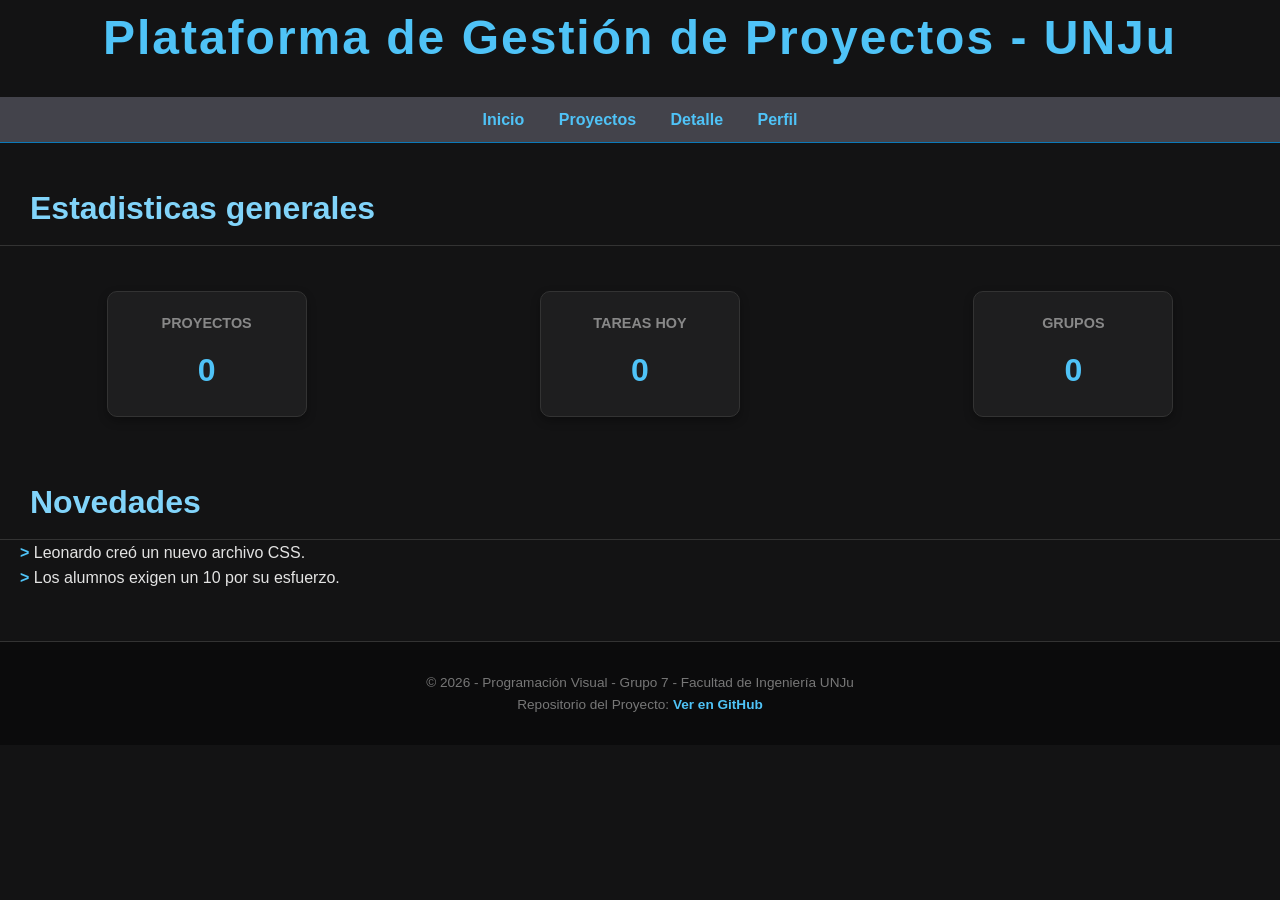
==== index.html @ 404a9b3c "Creación de estilos CSS y vinculación con index.html" ====
<!doctype html>
<html lang="es">
  <head>
    <meta charset="UTF-8" />
    <title>Gestión de Proyectos Educativos</title>
    <link rel="stylesheet" href="estilos.css" />
  </head>

  <body>
    <header>
      <h1>Plataforma de Gestión de Proyectos - UNJu</h1>
      <nav>
        <a href="index.html">Inicio</a>
        <a href="proyectos.html">Proyectos</a>
        <a href="detalle.html">Detalle</a>
        <a href="perfil.html">Perfil</a>
      </nav>
    </header>

    <main>
      <h2>Estadisticas generales</h2>
      <br />
      <section class="cajasDatos">
        <div class="tarjeta">
          <h3>Proyectos</h3>
          <p>0</p>
        </div>

        <div class="tarjeta">
          <h3>Tareas Hoy</h3>
          <p>0</p>
        </div>

        <div class="tarjeta">
          <h3>Grupos</h3>
          <p>0</p>
        </div>
      </section>

      <h2>Novedades</h2>
      <section>
        <ul>
          <li>Leonardo creó un nuevo archivo CSS.</li>
          <li>Los alumnos exigen un 10 por su esfuerzo.</li>
        </ul>
      </section>
    </main>

    <footer>
      <p>
        &copy; 2026 - Programación Visual - Grupo 7 - Facultad de Ingeniería
        UNJu
      </p>
      <p>
        Repositorio del Proyecto:
        <a href="https://github.com/tu-usuario/tu-repo" target="_blank"
          >Ver en GitHub</a
        >
      </p>
    </footer>
  </body>
</html>
---- estilos.css ----
/* Vamos a usar un estilo gamer para la página por lo que vamos a 
concentrarnos en tonos oscuros que cuiden la vista mientras trabajamos*/

/*==============================================================
REINICIA LOS PARAMETROS PARA MEJOR LECTURA EN CUALQUIER BROWSER
===============================================================*/

* {
    margin: 0;                                 /* Quita el espacio externo de todas las cajas */
    padding: 0;                                /* Quita el espacio interno de todas las cajas */
    box-sizing: border-box;                    /* Hace que el tamaño de la caja sea fácil de calcular */
}

h1 {
    font-family: 'Candara', sans-serif;        /*FUENTE DEL TITULO*/
    font-size: 3rem;                           /*TAMAÑO DEL TITULO*/
    font-weight: bold;                         /*AUMENTA EL GROSOR DEL TITULO*/
    letter-spacing: 2px;                       /*SEPARACION DE LAS LETRAS*/
    color: #4fc3f7;                          /*COLOR DE LA FUENTE DEL TITULO*/
    margin-bottom: 20px;                       /*ESPACIO ENTRE EL TITULO Y EL MENÚ*/
    text-align: center;                        /*APLICA ALINEACIÓN CENTRALIZADA*/
}

body{
    background-color: #131314;                      /*COLOR DEL FONDO*/
    color: #e3e3e3;                                 /*COLOR DE LA FUENTE*/
    font-family: 'Candara', Calibri, sans-serif;      /*TIPO DE FUENTE*/
    line-height: 1.6;                                 /*INTERLINEADO*/
}

h2 {
    font-size: 2rem;                     /*TAMAÑO DE LOS SUBTITULOS */
    color: #81d4fa;                    /*COLOR DE LOS SUBTITULOS*/
    border-bottom: 1px solid #333;     /*LINEA DEBAJO PARA SEPARAR SECCIONES*/
    padding-bottom: 10px;                /*ESPACIO PARA EL SIGUIENTE CUADRO*/
    text-align: left;                    /*APLICA ALINEACIÓN DE IZQUIERDA*/
    margin-top: 40px;                    /*ESPACIO ENTRE EL TITULO Y EL MENÚ*/
    padding-left: 30px;                  /*ESPACIO DE MARGEN IZQUIERDO*/
}

/*====================
DISEÑO DE LOS ENLACES
=====================*/

nav {
    background-color: #43434b;          /*COLOR DEL FONDO DEL NAVEGADOR*/
    padding: 10px 0;                      /*ESPACIO EN BLANCO ARRIBA Y ABAJO DEL MENÚ*/
    text-align: center;                   /*CENTRAR EL TEXTO*/
    border-bottom: 1px solid #0c79b9;   /*LINEA DE SEPARACIÓN AL CONTENIDO*/
    margin-bottom: 20px;                  /*ESPACIO DEBAJO DEL MENPU*/
}

/*DEFINE EL ESTILO DE LOS ENLACES*/
nav a {
    color: #4fc3f7;            /*COLOR DE LA FUENTE*/
    text-decoration: none;       /*QUITA EL SUBRAYADO POR DEFECTO*/
    margin: 0 15px;              /*ESPACIO ENTRE LOS ENLACES*/
    font-weight: bold;           /*GROSOR DE LA LETRA*/
    transition: 0.3s;            /*EFECTO DE CAMBIOS DE COLOR SUAVE*/
}

/*EFECTO HOVER AL PASAR EL MOUSE POR EL ENLACE*/
nav a:hover {
    color: #ffffff;                  /*COLOR DE FUENTE CUANDO SE COLOCA ENCIMA EL MOUSE*/
    text-shadow: 0 0 10px #4fc3f7;   /*EFECTO PARA EL COLOR*/
}

/*=====================================
DISEÑO DE LAS TARJETAS PARA LOS DATOS
======================================*/

.cajasDatos {
    display: flex;                    /*CAJA FELXIBLE: COLOCA A TODAS LAS CAJAS EN FILA HORIZONTAL*/
    justify-content: space-around;    /*APLICA ALINEACION JUSTIFICADA ENTRE LAS CAJAS*/
    flex-wrap: wrap;                  /*SI NO ENTRAN EN PANTALLA SE BAJAN*/
    gap: 20px;                        /*ESPACIO ENTRE TARJETAS*/
    padding: 20px 0;                  /*ESPACIO ARRIBA Y ABAJO*/
}

.tarjeta {
    background-color: #1e1e1f;                      /*COLOR DE FONDO A CADA TARJETA*/
    border: 1px solid #333;                         /*BORDE DE LA TARJETA*/
    border-radius: 10px;                              /*REDONDEA LOS BORDES*/
    padding: 20px;                                    /*ESPACIO ARRIBA Y ABAJO*/
    width: 200px;                                     /*ANCHO PARA QUE TODOS SEAN IGUALES*/
    text-align: center;                               /*ALINEACION DEL TEXTO DENTRO DE LAS TARJETAS*/
    box-shadow: 0 4px 10px rgba(0, 0, 0, 0.3);      /*EFECTO DE SOMBRA PARA LA TARJETA*/
    transition: transform 0.3s;                       /*EFECTO DE MOVIMIENTO*/
}

/*EFECTO HOVER AL PASAR EL MOUSE POR LA TARJETA*/
.tarjeta:hover {
    transform: translateY(-5px);    /*LA TARJETA SUBE CUANDO PASO EL MOUSE*/
    border-color: #4fc3f7;        /*EL BORDE CAMBIA EL COLOR AL PASAR EL MOUSE*/
}

.tarjeta h3 {
    font-size: 0.9rem;            /*TAMAÑO DE LA FUENTE A ESCALA rem*/
    color: #888;                /*COLOR DE LA FUENTE*/
    text-transform: uppercase;    /*OBLIGA AL TEXTO A USAR MAYUSCULAS*/
}

.tarjeta p {
    font-size: 2rem;           /*TAMAÑO DE LA FUENTE*/
    color: #4fc3f7;          /*COLOR DE LA FUENTE*/
    font-weight: bold;         /*GROSOR DE LA FUENTE*/
    margin-top: 10px;          /*MARGEN SUPERIOR*/
}

/*==================
DISEÑO DE LAS LISTAS
===================*/

ul {
    list-style-type: none;     /*QUITA LOS PUNTOS DE LISTA POR DEFECTO*/
    padding-left: 20px;        /*GENERA MARGEN A LA IZQUIERDA*/
}

li::before {
    content: "> ";            /*PONE UN SIMBOLO ANTES DE CADA ITEM*/
    color: #4fc3f7;         /*CAMBIA EL COLOR DE LA FUENTE*/
    font-weight: bold;        /*CAMBIA EL GROSOR DE LA FUENTE*/
}

footer {
    background-color: #0b0b0c;     /*COLOR DEL FONDO*/
    color: #777;                   /*COLOR DE LA FUENTE*/
    text-align: center;              /*ALINEACION DE TEXTO CENTRADA*/
    padding: 30px 0;                 /*GENERA ESPACIO ARRIBA Y ABAJO (NO MARGEN)*/
    margin-top: 50px;                /*MARGEN SUPERIOR*/
    border-top: 1px solid #333;    /*MARCA UNA LINEA SUPERIOR*/
    font-size: 0.85rem;              /*TAMAÑO DE LA FUENTE*/
}

footer a {
    color: #4fc3f7;              /*COLOR DE LA FUENTE*/
    text-decoration: none;         /*ELIMINA EL SUBRAYADO POR DEFECTO*/
    font-weight: bold;             /*ANCHO DE LA FUENTE*/
}

/*EFECTO HOVER AL PASAR EL MOUSE POR EL ENLACE*/
footer a:hover {
    text-decoration: underline;     /*APLICA SUBRAYADO*/
}
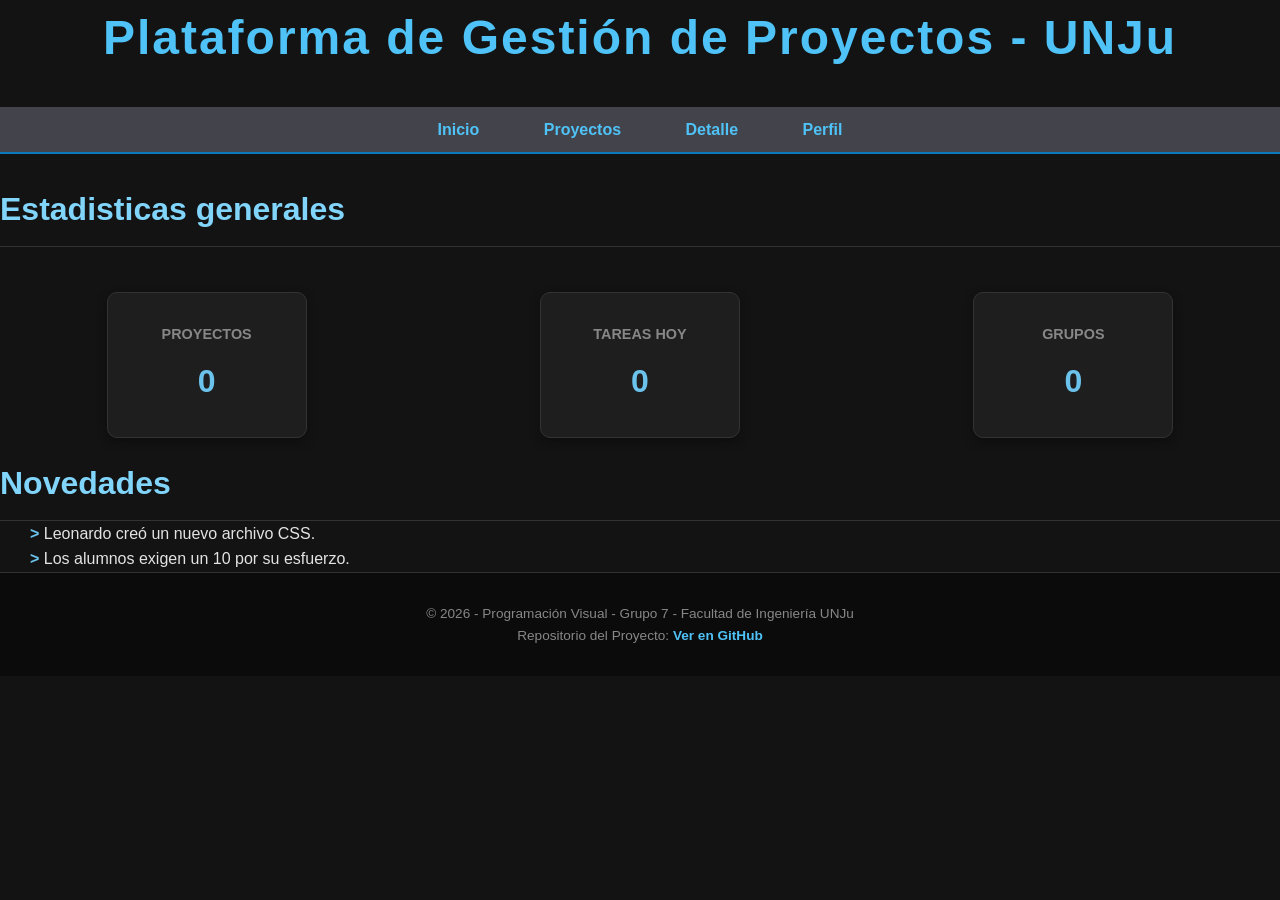
==== commit 9a7ecb36: "Finalización de tareas: Estructura assets, normalización style.css y documentación en README." ====
--- a/index.html
+++ b/index.html
@@ -3,7 +3,7 @@
   <head>
     <meta charset="UTF-8" />
     <title>Gestión de Proyectos Educativos</title>
-    <link rel="stylesheet" href="estilos.css" />
+    <link rel="stylesheet" href="style.css" />
   </head>
 
   <body>
@@ -37,8 +37,8 @@
         </div>
       </section>
 
-      <h2>Novedades</h2>
       <section>
+        <h2>Novedades</h2>
         <ul>
           <li>Leonardo creó un nuevo archivo CSS.</li>
           <li>Los alumnos exigen un 10 por su esfuerzo.</li>
@@ -47,15 +47,10 @@
     </main>
 
     <footer>
-      <p>
-        &copy; 2026 - Programación Visual - Grupo 7 - Facultad de Ingeniería
-        UNJu
-      </p>
+      <p>&copy; 2026 - Programación Visual - Grupo 7 - Facultad de Ingeniería UNJu</p>
       <p>
         Repositorio del Proyecto:
-        <a href="https://github.com/tu-usuario/tu-repo" target="_blank"
-          >Ver en GitHub</a
-        >
+        <a href="https://github.com/tu-usuario/tu-repo" target="_blank">Ver en GitHub</a>
       </p>
     </footer>
   </body>
--- a/style.css
+++ b/style.css
@@ -0,0 +1,244 @@
+/* Vamos a usar un estilo gamer para la página por lo que vamos a 
+concentrarnos en tonos oscuros que cuiden la vista mientras trabajamos*/
+
+/*==============================================================
+REINICIA LOS PARAMETROS PARA MEJOR LECTURA EN CUALQUIER BROWSER
+===============================================================*/
+
+* {
+  margin: 0;
+  /*Quita el espacio externo de todas las cajas */
+  padding: 0;
+  /*Quita el espacio interno de todas las cajas */
+  box-sizing: border-box;
+  /*Hace que el tamaño de la caja sea fácil de calcular */
+}
+
+:root {
+  --colorFondoGeneral: #131314;
+  --colorFondoTarjetas: #1e1e1f;
+  --colorFondoMenu: #43434b;
+  --colorFondoPie: #0b0b0c;
+  /*COLOR DE LOS FONDOS*/
+  --colorTitulos: #4fc3f7;
+  --colorSubtitulos: #81d4fa;
+  --colorTextoGeneral: #e3e3e3;
+  --colorTextoSuave: #878787;
+  --colorResaltado: #ffffff;
+  --colorSombraTarjetas: #0e0e0e;
+  --colorTextoColor: #6bc3ec;
+  /*COLOR DE LAS FUENTES*/
+  --colorBordeSuave: #333333;
+  --colorBordeColor: #0c79bc;
+  /*COLOR DE LOS BORDES*/
+  --fuentePrincipal: "Candara", sans-serif;
+  --negrita: bold;
+  /*TIPOS DE FUENTE*/
+  --tamañoTitulo: 3rem;
+  --tamañoSubtitulo: 2rem;
+  --tamañoCuerpo: 1rem;
+  /*TAMAÑO DE LAS FUENTES EN REM PARA QUE SEA RELATIVO*/
+  --tamañoGrande: 30px;
+  --tamañoChico: 10px;
+  /*TAMAÑO DE LOS MARGENES Y ESPACIOS*/
+  --cambioSuave: 0.5seg;
+  /*MEDIDA DE TIEMPO PARA EFECTOS*/
+}
+
+h1 {
+  font-family: var(--fuentePrincipal);
+  /*FUENTE DEL TITULO*/
+  font-size: var(--tamañoTitulo);
+  /*TAMAÑO DEL TITULO*/
+  font-weight: var(--negrita);
+  /*AUMENTA EL GROSOR DEL TITULO*/
+  letter-spacing: 2px;
+  /*SEPARACION DE LAS LETRAS*/
+  color: var(--colorTitulos);
+  /*COLOR DE LA FUENTE DEL TITULO*/
+  margin-bottom: var(--tamañoGrande);
+  /*ESPACIO ENTRE EL TITULO Y EL MENÚ*/
+  text-align: center;
+  /*APLICA ALINEACIÓN CENTRALIZADA*/
+}
+
+body {
+  background-color: var(--colorFondoGeneral);
+  /*COLOR DEL FONDO*/
+  color: var(--colorTextoGeneral);
+  /*COLOR DE LA FUENTE*/
+  font-family: var(--fuentePrincipal);
+  /*TIPO DE FUENTE*/
+  line-height: 1.6;
+  /*INTERLINEADO*/
+}
+
+h2 {
+  font-size: var(--tamañoSubtitulo);
+  /*TAMAÑO DE LOS SUBTITULOS */
+  color: var(--colorSubtitulos);
+  /*COLOR DE LOS SUBTITULOS*/
+  border-bottom: 1px solid var(--colorBordeSuave);
+  /*LINEA DEBAJO PARA SEPARAR SECCIONES*/
+  padding-bottom: var(--tamañoChico);
+  /*ESPACIO PARA EL SIGUIENTE CUADRO*/
+  text-align: left;
+  /*APLICA ALINEACIÓN DE IZQUIERDA*/
+  margin-top: var(--tamañoGrande) * 2;
+  /*ESPACIO ENTRE EL TITULO Y EL MENÚ*/
+  padding-left: var(--tamañoChico) * 3;
+  /*ESPACIO DE MARGEN IZQUIERDO*/
+}
+
+/*====================
+DISEÑO DE LOS ENLACES
+=====================*/
+
+nav {
+  background-color: var(--colorFondoMenu);
+  /*COLOR DEL FONDO DEL NAVEGADOR*/
+  padding: var(--tamañoChico);
+  /*ESPACIO EN BLANCO ARRIBA Y ABAJO DEL MENÚ*/
+  text-align: center;
+  /*CENTRAR EL TEXTO*/
+  border-bottom: 2px solid var(--colorBordeColor);
+  /*LINEA DE SEPARACIÓN AL CONTENIDO*/
+  margin-bottom: var(--tamañoGrande);
+  /*ESPACIO DEBAJO DEL MENPU*/
+}
+
+/*DEFINE EL ESTILO DE LOS ENLACES*/
+nav a {
+  color: var(--colorTitulos);
+  /*COLOR DE LA FUENTE*/
+  text-decoration: none;
+  /*QUITA EL SUBRAYADO POR DEFECTO*/
+  margin: var(--tamañoGrande);
+  /*ESPACIO ENTRE LOS ENLACES*/
+  font-weight: var(--negrita);
+  /*GROSOR DE LA LETRA*/
+  transition: var(--cambioSuave);
+  /*EFECTO DE CAMBIOS DE COLOR SUAVE*/
+}
+
+/*EFECTO HOVER AL PASAR EL MOUSE POR EL ENLACE*/
+nav a:hover {
+  color: var(--colorResaltado);
+  /*COLOR DE FUENTE CUANDO SE COLOCA ENCIMA EL MOUSE*/
+}
+
+/*=====================================
+DISEÑO DE LAS TARJETAS PARA LOS DATOS
+======================================*/
+
+.cajasDatos {
+  display: flex;
+  /*CAJA FELXIBLE: COLOCA A TODAS LAS CAJAS EN FILA HORIZONTAL*/
+  justify-content: space-around;
+  /*APLICA ALINEACION JUSTIFICADA ENTRE LAS CAJAS*/
+  flex-wrap: wrap;
+  /*SI NO ENTRAN EN PANTALLA SE BAJAN*/
+  gap: 20px;
+  /*ESPACIO ENTRE TARJETAS*/
+  padding: 20px 0;
+  /*ESPACIO ARRIBA Y ABAJO*/
+}
+
+.tarjeta {
+  background-color: var(--colorFondoTarjetas);
+  /*COLOR DE FONDO A CADA TARJETA*/
+  border: 1px solid var(--colorBordeSuave);
+  /*BORDE DE LA TARJETA*/
+  border-radius: 10px;
+  /*REDONDEA LOS BORDES*/
+  padding: var(--tamañoGrande);
+  /*ESPACIO ARRIBA Y ABAJO*/
+  width: 200px;
+  /*ANCHO PARA QUE TODOS SEAN IGUALES*/
+  text-align: center;
+  /*ALINEACION DEL TEXTO DENTRO DE LAS TARJETAS*/
+  box-shadow: 0 4px 10px var(--colorSombraTarjetas);
+  /*EFECTO DE SOMBRA PARA LA TARJETA*/
+  transition: var(--cambioSuave);
+  /*EFECTO DE MOVIMIENTO*/
+}
+
+/*EFECTO HOVER AL PASAR EL MOUSE POR LA TARJETA*/
+.tarjeta:hover {
+  transform: translateY(-5px);
+  /*LA TARJETA SUBE CUANDO PASO EL MOUSE*/
+  border-color: var(--colorBordeColor);
+  /*EL BORDE CAMBIA EL COLOR AL PASAR EL MOUSE*/
+}
+
+.tarjeta h3 {
+  font-size: 0.9rem;
+  /*TAMAÑO DE LA FUENTE A ESCALA rem*/
+  color: var(--colorTextoSuave);
+  /*COLOR DE LA FUENTE*/
+  text-transform: uppercase;
+  /*OBLIGA AL TEXTO A USAR MAYUSCULAS*/
+}
+
+.tarjeta p {
+  font-size: 2rem;
+  /*TAMAÑO DE LA FUENTE*/
+  color: var(--colorTextoColor);
+  /*COLOR DE LA FUENTE*/
+  font-weight: var(--negrita);
+  /*GROSOR DE LA FUENTE*/
+  margin-top: var(--tamañoChico);
+  /*MARGEN SUPERIOR*/
+}
+
+/*==================
+DISEÑO DE LAS LISTAS
+===================*/
+
+ul {
+  list-style-type: none;
+  /*QUITA LOS PUNTOS DE LISTA POR DEFECTO*/
+  padding-left: var(--tamañoGrande);
+  /*GENERA MARGEN A LA IZQUIERDA*/
+}
+
+li::before {
+  content: "> ";
+  /*PONE UN SIMBOLO ANTES DE CADA ITEM*/
+  color: var(--colorTextoColor);
+  /*CAMBIA EL COLOR DE LA FUENTE*/
+  font-weight: var(--negrita);
+  /*CAMBIA EL GROSOR DE LA FUENTE*/
+}
+
+footer {
+  background-color: var(--colorFondoPie);
+  /*COLOR DEL FONDO*/
+  color: var(--colorTextoSuave);
+  /*COLOR DE LA FUENTE*/
+  text-align: center;
+  /*ALINEACION DE TEXTO CENTRADA*/
+  padding: var(--tamañoGrande);
+  /*GENERA ESPACIO ARRIBA Y ABAJO (NO MARGEN)*/
+  margin-top: var(--tamañoGrande) * 2;
+  /*MARGEN SUPERIOR*/
+  border-top: 1px solid var(--colorBordeSuave);
+  /*MARCA UNA LINEA SUPERIOR*/
+  font-size: 0.85rem;
+  /*TAMAÑO DE LA FUENTE*/
+}
+
+footer a {
+  color: var(--colorTitulos);
+  /*COLOR DE LA FUENTE*/
+  text-decoration: none;
+  /*ELIMINA EL SUBRAYADO POR DEFECTO*/
+  font-weight: var(--negrita);
+  /*ANCHO DE LA FUENTE*/
+}
+
+/*EFECTO HOVER AL PASAR EL MOUSE POR EL ENLACE*/
+footer a:hover {
+  text-decoration: underline;
+  /*APLICA SUBRAYADO*/
+}
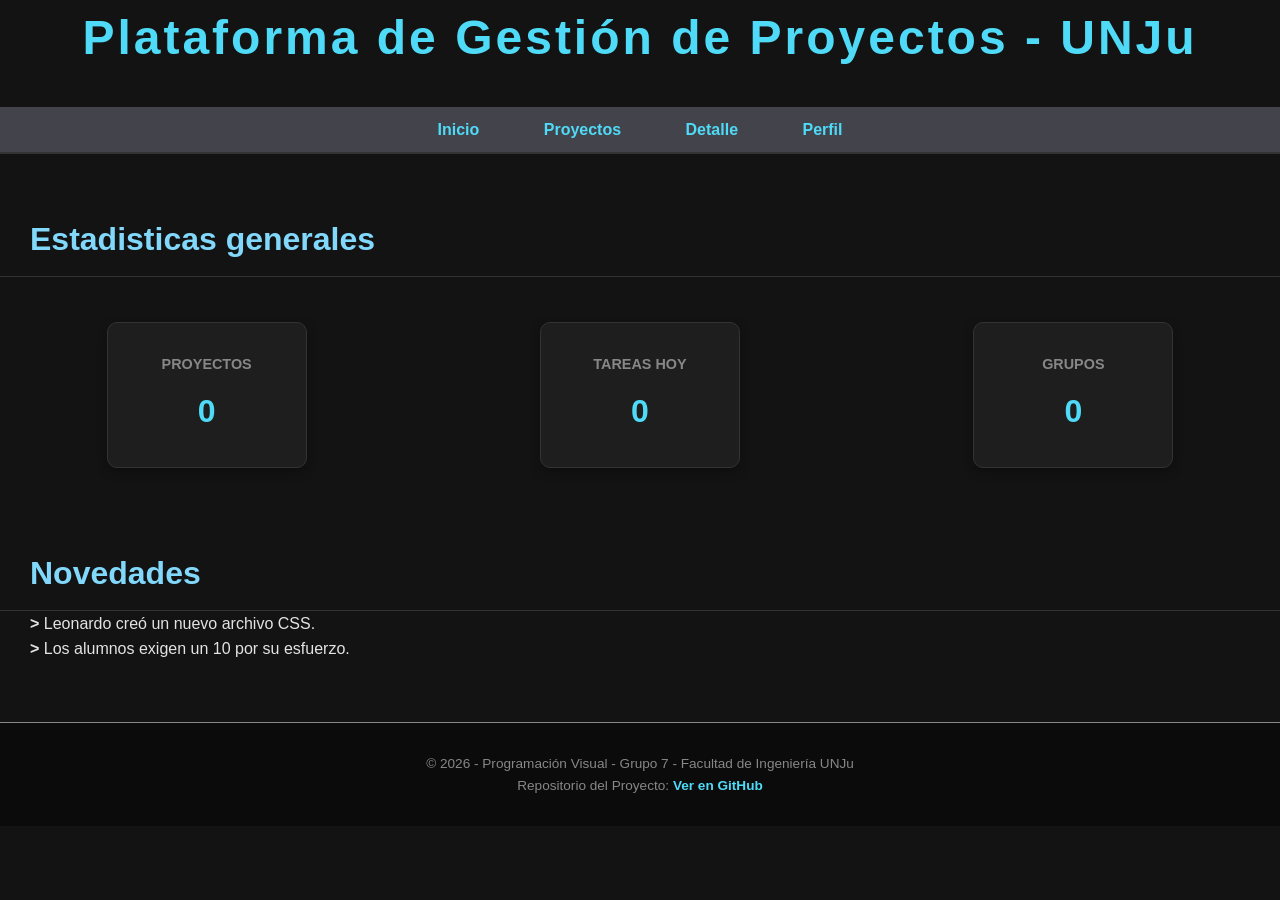
==== commit c19c83c9: "Actualizacion de carpeta css Modificacion del archivo style.css y creacion de index.css ademas de su" ====
--- a/index.html
+++ b/index.html
@@ -3,7 +3,8 @@
   <head>
     <meta charset="UTF-8" />
     <title>Gestión de Proyectos Educativos</title>
-    <link rel="stylesheet" href="style.css" />
+    <link rel="stylesheet" href="css/style.css" />
+    <link rel="stylesheet" href="css/index.css" />
   </head>
 
   <body>
--- a/css/style.css
+++ b/css/style.css
@@ -0,0 +1,21 @@
+/* Vamos a usar un estilo gamer para la página por lo que vamos a 
+concentrarnos en tonos oscuros que cuiden la vista mientras trabajamos*/
+
+:root {
+  /*COLOR DE LOS FONDOS*/
+  --colorFondoGeneral: #131314;
+  --colorFondoMenu: #43434b;
+  --colorFondoPie: #0b0b0c;
+  /*COLOR DE LAS FUENTES*/
+  --colorTitulo: #4fdbf7;
+  --colorSubtitulos: #81d8fa;
+  --colorTextoGeneral: #e3e3e3;
+  --colorResaltado: #ffffff;
+  --colorTextoSuave: #878787;
+  /*TIPOS DE FUENTE*/
+  --fuentePrincipal: "Candara", sans-serif;
+  /*TAMAÑO DE LAS FUENTES EN REM PARA QUE SEA RELATIVO*/
+  --tamañoTitulo: 3rem;
+  --tamañoSubtitulo: 2rem;
+  --tamañoCuerpo: 1rem;
+}
--- a/css/index.css
+++ b/css/index.css
@@ -0,0 +1,210 @@
+/*==============================================================
+REINICIA LOS PARAMETROS PARA MEJOR LECTURA EN CUALQUIER BROWSER
+===============================================================*/
+
+* {
+  /*Quita el espacio externo de todas las cajas */
+  margin: 0;
+  /*Quita el espacio interno de todas las cajas */
+  padding: 0;
+  /*Hace que el tamaño de la caja sea fácil de calcular */
+  box-sizing: border-box;
+}
+
+h1 {
+  /*FUENTE DEL TITULO*/
+  font-family: var(--fuentePrincipal);
+  /*TAMAÑO DEL TITULO*/
+  font-size: var(--tamañoTitulo);
+  /*AUMENTA EL GROSOR DEL TITULO*/
+  font-weight: bold;
+  /*SEPARACION DE LAS LETRAS*/
+  letter-spacing: 3px;
+  /*COLOR DE LA FUENTE DEL TITULO*/
+  color: var(--colorTitulo);
+  /*ESPACIO ENTRE EL TITULO Y EL MENÚ*/
+  margin-bottom: 30px;
+  /*APLICA ALINEACIÓN CENTRALIZADA*/
+  text-align: center;
+}
+
+body {
+  /*COLOR DEL FONDO*/
+  background-color: var(--colorFondoGeneral);
+  /*COLOR DE LA FUENTE*/
+  color: var(--colorTextoGeneral);
+  /*TIPO DE FUENTE*/
+  font-family: var(--fuentePrincipal);
+  /*INTERLINEADO*/
+  line-height: 1.6;
+}
+
+h2 {
+  /*TAMAÑO DE LOS SUBTITULOS */
+  font-size: var(--tamañoSubtitulo);
+  /*COLOR DE LOS SUBTITULOS*/
+  color: var(--colorSubtitulos);
+  /*LINEA DEBAJO PARA SEPARAR SECCIONES*/
+  border-bottom: 1px solid #333333;
+  /*ESPACIO PARA EL SIGUIENTE CUADRO*/
+  padding-bottom: 10px;
+  /*APLICA ALINEACIÓN DE IZQUIERDA*/
+  text-align: left;
+  /*ESPACIO ENTRE EL TITULO Y EL MENÚ*/
+  margin-top: 60px;
+  /*ESPACIO DE MARGEN IZQUIERDO*/
+  padding-left: 30px;
+}
+
+/*====================
+DISEÑO DE LOS ENLACES
+=====================*/
+
+nav {
+  /*COLOR DEL FONDO DEL NAVEGADOR*/
+  background-color: var(--colorFondoMenu);
+  /*ESPACIO EN BLANCO ARRIBA Y ABAJO DEL MENÚ*/
+  padding: 10px;
+  /*CENTRAR EL TEXTO*/
+  text-align: center;
+  /*LINEA DE SEPARACIÓN AL CONTENIDO*/
+  border-bottom: 2px solid #333333;
+  /*ESPACIO DEBAJO DEL MENPU*/
+  margin-bottom: 30px;
+}
+
+/*DEFINE EL ESTILO DE LOS ENLACES*/
+nav a {
+  /*COLOR DE LA FUENTE*/
+  color: var(--colorTitulo);
+  /*QUITA EL SUBRAYADO POR DEFECTO*/
+  text-decoration: none;
+  /*ESPACIO ENTRE LOS ENLACES*/
+  margin: 30px;
+  /*GROSOR DE LA LETRA*/
+  font-weight: bold;
+  /*EFECTO DE CAMBIOS DE COLOR SUAVE*/
+  transition: 0.5 seg;
+}
+
+/*EFECTO HOVER AL PASAR EL MOUSE POR EL ENLACE*/
+nav a:hover {
+  /*COLOR DE FUENTE CUANDO SE COLOCA ENCIMA EL MOUSE*/
+  color: var(--colorResaltado);
+}
+
+/*=====================================
+DISEÑO DE LAS TARJETAS PARA LOS DATOS
+======================================*/
+
+.cajasDatos {
+  /*CAJA FELXIBLE: COLOCA A TODAS LAS CAJAS EN FILA HORIZONTAL*/
+  display: flex;
+  /*APLICA ALINEACION JUSTIFICADA ENTRE LAS CAJAS*/
+  justify-content: space-around;
+  /*SI NO ENTRAN EN PANTALLA SE BAJAN*/
+  flex-wrap: wrap;
+  /*ESPACIO ENTRE TARJETAS*/
+  gap: 20px;
+  /*ESPACIO ARRIBA Y ABAJO*/
+  padding: 20px 0;
+}
+
+.tarjeta {
+  /*COLOR DE FONDO A CADA TARJETA*/
+  background-color: #1e1e1f;
+  /*BORDE DE LA TARJETA*/
+  border: 1px solid #333333;
+  /*REDONDEA LOS BORDES*/
+  border-radius: 10px;
+  /*ESPACIO ARRIBA Y ABAJO*/
+  padding: 30px;
+  /*ANCHO PARA QUE TODOS SEAN IGUALES*/
+  width: 200px;
+  /*ALINEACION DEL TEXTO DENTRO DE LAS TARJETAS*/
+  text-align: center;
+  /*EFECTO DE SOMBRA PARA LA TARJETA*/
+  box-shadow: 0 4px 10px #0e0e0e;
+  /*EFECTO DE MOVIMIENTO*/
+  transition: 0.5 seg;
+}
+
+/*EFECTO HOVER AL PASAR EL MOUSE POR LA TARJETA*/
+.tarjeta:hover {
+  /*LA TARJETA SUBE CUANDO PASO EL MOUSE*/
+  transform: translateY(-5px);
+  /*EL BORDE CAMBIA EL COLOR AL PASAR EL MOUSE*/
+  border-color: var(--colorTitulo);
+}
+
+.tarjeta h3 {
+  /*TAMAÑO DE LA FUENTE A ESCALA rem*/
+  font-size: 0.9rem;
+  /*COLOR DE LA FUENTE*/
+  color: var(--colorTextoSuave);
+  /*OBLIGA AL TEXTO A USAR MAYUSCULAS*/
+  text-transform: uppercase;
+}
+
+.tarjeta p {
+  /*TAMAÑO DE LA FUENTE*/
+  font-size: 2rem;
+  /*COLOR DE LA FUENTE*/
+  color: var(--colorTitulo);
+  /*GROSOR DE LA FUENTE*/
+  font-weight: bold;
+  /*MARGEN SUPERIOR*/
+  margin-top: 10px;
+}
+
+/*==================
+DISEÑO DE LAS LISTAS
+===================*/
+
+ul {
+  /*QUITA LOS PUNTOS DE LISTA POR DEFECTO*/
+  list-style-type: none;
+  /*GENERA MARGEN A LA IZQUIERDA*/
+  padding-left: 30px;
+}
+
+li::before {
+  /*PONE UN SIMBOLO ANTES DE CADA ITEM*/
+  content: "> ";
+  /*CAMBIA EL COLOR DE LA FUENTE*/
+  color: var(--colorTextoColor);
+  /*CAMBIA EL GROSOR DE LA FUENTE*/
+  font-weight: bold;
+}
+
+footer {
+  /*COLOR DEL FONDO*/
+  background-color: var(--colorFondoPie);
+  /*COLOR DE LA FUENTE*/
+  color: var(--colorTextoSuave);
+  /*ALINEACION DE TEXTO CENTRADA*/
+  text-align: center;
+  /*GENERA ESPACIO ARRIBA Y ABAJO (NO MARGEN)*/
+  padding: 30px;
+  /*MARGEN SUPERIOR*/
+  margin-top: 60px;
+  /*MARCA UNA LINEA SUPERIOR*/
+  border-top: 1px solid var(--colorTextoSuave);
+  /*TAMAÑO DE LA FUENTE*/
+  font-size: 0.85rem;
+}
+
+footer a {
+  /*COLOR DE LA FUENTE*/
+  color: var(--colorTitulo);
+  /*ELIMINA EL SUBRAYADO POR DEFECTO*/
+  text-decoration: none;
+  /*ANCHO DE LA FUENTE*/
+  font-weight: bold;
+}
+
+/*EFECTO HOVER AL PASAR EL MOUSE POR EL ENLACE*/
+footer a:hover {
+  /*APLICA SUBRAYADO*/
+  text-decoration: underline;
+}
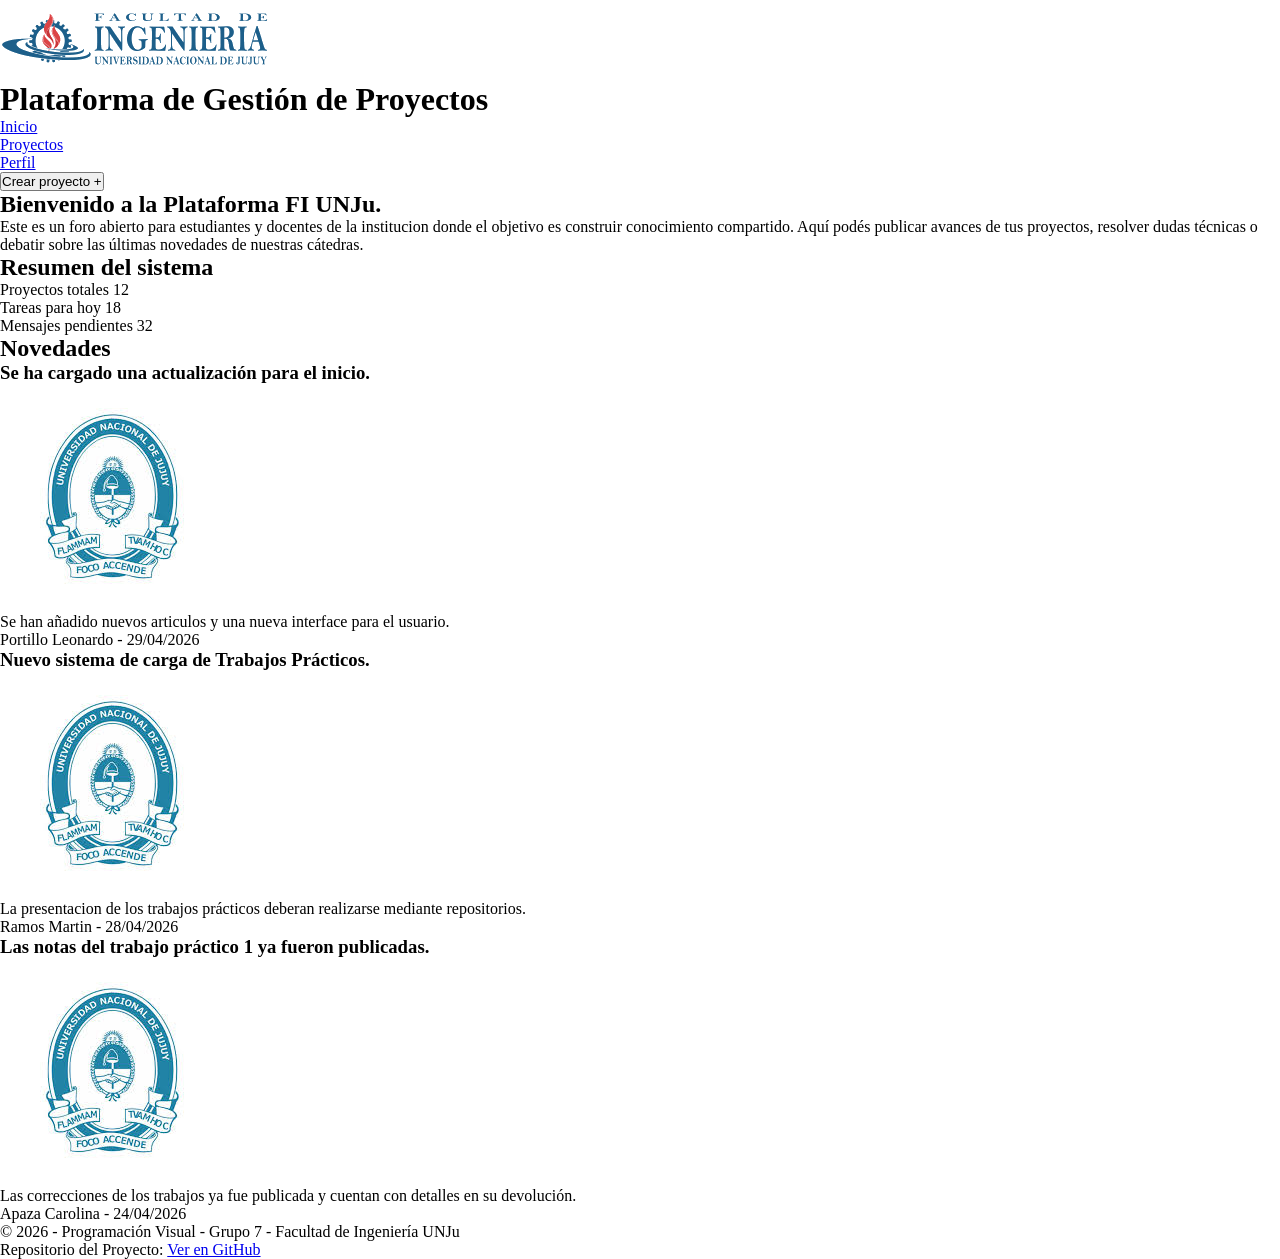
==== commit 77bc87e6: "Actualizacion de Index.html y archivos relacionados Se agrego una archivos y carpetas para contener " ====
--- a/index.html
+++ b/index.html
@@ -9,41 +9,74 @@
 
   <body>
     <header>
-      <h1>Plataforma de Gestión de Proyectos - UNJu</h1>
+      <a href="index.html">
+        <img src="assets/img/fi-logo.png" alt="Logo de la Facultad de ingenieria-unju." />
+      </a>
+      <h1>Plataforma de Gestión de Proyectos</h1>
       <nav>
-        <a href="index.html">Inicio</a>
-        <a href="proyectos.html">Proyectos</a>
-        <a href="detalle.html">Detalle</a>
-        <a href="perfil.html">Perfil</a>
+        <ul>
+          <li><a href="index.html">Inicio</a></li>
+          <li><a href="proyectos.html">Proyectos</a></li>
+          <li><a href="perfil.html">Perfil</a></li>
+        </ul>
       </nav>
+      <button type="button" class="btn-crear">Crear proyecto +</button>
     </header>
 
     <main>
-      <h2>Estadisticas generales</h2>
-      <br />
-      <section class="cajasDatos">
-        <div class="tarjeta">
-          <h3>Proyectos</h3>
-          <p>0</p>
-        </div>
+      <section id="introduccion">
+        <h2>Bienvenido a la Plataforma FI UNJu.</h2>
+        <p>Este es un foro abierto para estudiantes y docentes de la institucion donde el objetivo es construir conocimiento compartido. Aquí podés publicar avances de tus proyectos, resolver dudas técnicas o debatir sobre las últimas novedades de nuestras cátedras.</p>
+      </section>
 
-        <div class="tarjeta">
-          <h3>Tareas Hoy</h3>
-          <p>0</p>
-        </div>
+      <section id="estadisticas">
+        <h2>Resumen del sistema</h2>
+        <div class="contenedor-estadisticas">
+          <div class="card-dato">
+            <span class="etiqueta">Proyectos totales</span>
+            <span class="valor">12</span>
+          </div>
 
-        <div class="tarjeta">
-          <h3>Grupos</h3>
-          <p>0</p>
+          <div class="card-dato">
+            <span class="etiqueta">Tareas para hoy</span>
+            <span class="valor">18</span>
+          </div>
+
+          <div class="card-dato">
+            <span class="etiqueta">Mensajes pendientes</span>
+            <span class="valor">32</span>
+          </div>
         </div>
       </section>
 
-      <section>
+      <section id="novedades">
         <h2>Novedades</h2>
-        <ul>
-          <li>Leonardo creó un nuevo archivo CSS.</li>
-          <li>Los alumnos exigen un 10 por su esfuerzo.</li>
-        </ul>
+        <article class="noticia">
+          <div>
+            <h3>Se ha cargado una actualización para el inicio.</h3>
+            <img src="assets/img/imagen-noticia.jfif" alt="imagen-noticia." />
+            <p class="descripcion">Se han añadido nuevos articulos y una nueva interface para el usuario.</p>
+            <p class="publicacion">Portillo Leonardo - 29/04/2026</p>
+          </div>
+        </article>
+
+        <article class="noticia">
+          <div>
+            <h3>Nuevo sistema de carga de Trabajos Prácticos.</h3>
+            <img src="assets/img/imagen-noticia.jfif" alt="imagen-noticia." />
+            <p class="descripcion">La presentacion de los trabajos prácticos deberan realizarse mediante repositorios.</p>
+            <p class="publicacion">Ramos Martin - 28/04/2026</p>
+          </div>
+        </article>
+
+        <article class="noticia">
+          <div>
+            <h3>Las notas del trabajo práctico 1 ya fueron publicadas.</h3>
+            <img src="assets/img/imagen-noticia.jfif" alt="imagen-noticia." />
+            <p class="descripcion">Las correcciones de los trabajos ya fue publicada y cuentan con detalles en su devolución.</p>
+            <p class="publicacion">Apaza Carolina - 24/04/2026</p>
+          </div>
+        </article>
       </section>
     </main>
 
@@ -51,7 +84,7 @@
       <p>&copy; 2026 - Programación Visual - Grupo 7 - Facultad de Ingeniería UNJu</p>
       <p>
         Repositorio del Proyecto:
-        <a href="https://github.com/tu-usuario/tu-repo" target="_blank">Ver en GitHub</a>
+        <a href="https://github.com/PortilloLeonardo/pv_tp1_grupo7#" target="_blank">Ver en GitHub</a>
       </p>
     </footer>
   </body>
--- a/css/style.css
+++ b/css/style.css
@@ -4,8 +4,9 @@
 :root {
   /*COLOR DE LOS FONDOS*/
   --colorFondoGeneral: #131314;
-  --colorFondoMenu: #43434b;
-  --colorFondoPie: #0b0b0c;
+  --colorFondoHeader: #131314;
+  --colorFondoMain: #43434b;
+  --colorFondoFooter: #0b0b0c;
   /*COLOR DE LAS FUENTES*/
   --colorTitulo: #4fdbf7;
   --colorSubtitulos: #81d8fa;
--- a/css/index.css
+++ b/css/index.css
@@ -10,201 +10,3 @@
   /*Hace que el tamaño de la caja sea fácil de calcular */
   box-sizing: border-box;
 }
-
-h1 {
-  /*FUENTE DEL TITULO*/
-  font-family: var(--fuentePrincipal);
-  /*TAMAÑO DEL TITULO*/
-  font-size: var(--tamañoTitulo);
-  /*AUMENTA EL GROSOR DEL TITULO*/
-  font-weight: bold;
-  /*SEPARACION DE LAS LETRAS*/
-  letter-spacing: 3px;
-  /*COLOR DE LA FUENTE DEL TITULO*/
-  color: var(--colorTitulo);
-  /*ESPACIO ENTRE EL TITULO Y EL MENÚ*/
-  margin-bottom: 30px;
-  /*APLICA ALINEACIÓN CENTRALIZADA*/
-  text-align: center;
-}
-
-body {
-  /*COLOR DEL FONDO*/
-  background-color: var(--colorFondoGeneral);
-  /*COLOR DE LA FUENTE*/
-  color: var(--colorTextoGeneral);
-  /*TIPO DE FUENTE*/
-  font-family: var(--fuentePrincipal);
-  /*INTERLINEADO*/
-  line-height: 1.6;
-}
-
-h2 {
-  /*TAMAÑO DE LOS SUBTITULOS */
-  font-size: var(--tamañoSubtitulo);
-  /*COLOR DE LOS SUBTITULOS*/
-  color: var(--colorSubtitulos);
-  /*LINEA DEBAJO PARA SEPARAR SECCIONES*/
-  border-bottom: 1px solid #333333;
-  /*ESPACIO PARA EL SIGUIENTE CUADRO*/
-  padding-bottom: 10px;
-  /*APLICA ALINEACIÓN DE IZQUIERDA*/
-  text-align: left;
-  /*ESPACIO ENTRE EL TITULO Y EL MENÚ*/
-  margin-top: 60px;
-  /*ESPACIO DE MARGEN IZQUIERDO*/
-  padding-left: 30px;
-}
-
-/*====================
-DISEÑO DE LOS ENLACES
-=====================*/
-
-nav {
-  /*COLOR DEL FONDO DEL NAVEGADOR*/
-  background-color: var(--colorFondoMenu);
-  /*ESPACIO EN BLANCO ARRIBA Y ABAJO DEL MENÚ*/
-  padding: 10px;
-  /*CENTRAR EL TEXTO*/
-  text-align: center;
-  /*LINEA DE SEPARACIÓN AL CONTENIDO*/
-  border-bottom: 2px solid #333333;
-  /*ESPACIO DEBAJO DEL MENPU*/
-  margin-bottom: 30px;
-}
-
-/*DEFINE EL ESTILO DE LOS ENLACES*/
-nav a {
-  /*COLOR DE LA FUENTE*/
-  color: var(--colorTitulo);
-  /*QUITA EL SUBRAYADO POR DEFECTO*/
-  text-decoration: none;
-  /*ESPACIO ENTRE LOS ENLACES*/
-  margin: 30px;
-  /*GROSOR DE LA LETRA*/
-  font-weight: bold;
-  /*EFECTO DE CAMBIOS DE COLOR SUAVE*/
-  transition: 0.5 seg;
-}
-
-/*EFECTO HOVER AL PASAR EL MOUSE POR EL ENLACE*/
-nav a:hover {
-  /*COLOR DE FUENTE CUANDO SE COLOCA ENCIMA EL MOUSE*/
-  color: var(--colorResaltado);
-}
-
-/*=====================================
-DISEÑO DE LAS TARJETAS PARA LOS DATOS
-======================================*/
-
-.cajasDatos {
-  /*CAJA FELXIBLE: COLOCA A TODAS LAS CAJAS EN FILA HORIZONTAL*/
-  display: flex;
-  /*APLICA ALINEACION JUSTIFICADA ENTRE LAS CAJAS*/
-  justify-content: space-around;
-  /*SI NO ENTRAN EN PANTALLA SE BAJAN*/
-  flex-wrap: wrap;
-  /*ESPACIO ENTRE TARJETAS*/
-  gap: 20px;
-  /*ESPACIO ARRIBA Y ABAJO*/
-  padding: 20px 0;
-}
-
-.tarjeta {
-  /*COLOR DE FONDO A CADA TARJETA*/
-  background-color: #1e1e1f;
-  /*BORDE DE LA TARJETA*/
-  border: 1px solid #333333;
-  /*REDONDEA LOS BORDES*/
-  border-radius: 10px;
-  /*ESPACIO ARRIBA Y ABAJO*/
-  padding: 30px;
-  /*ANCHO PARA QUE TODOS SEAN IGUALES*/
-  width: 200px;
-  /*ALINEACION DEL TEXTO DENTRO DE LAS TARJETAS*/
-  text-align: center;
-  /*EFECTO DE SOMBRA PARA LA TARJETA*/
-  box-shadow: 0 4px 10px #0e0e0e;
-  /*EFECTO DE MOVIMIENTO*/
-  transition: 0.5 seg;
-}
-
-/*EFECTO HOVER AL PASAR EL MOUSE POR LA TARJETA*/
-.tarjeta:hover {
-  /*LA TARJETA SUBE CUANDO PASO EL MOUSE*/
-  transform: translateY(-5px);
-  /*EL BORDE CAMBIA EL COLOR AL PASAR EL MOUSE*/
-  border-color: var(--colorTitulo);
-}
-
-.tarjeta h3 {
-  /*TAMAÑO DE LA FUENTE A ESCALA rem*/
-  font-size: 0.9rem;
-  /*COLOR DE LA FUENTE*/
-  color: var(--colorTextoSuave);
-  /*OBLIGA AL TEXTO A USAR MAYUSCULAS*/
-  text-transform: uppercase;
-}
-
-.tarjeta p {
-  /*TAMAÑO DE LA FUENTE*/
-  font-size: 2rem;
-  /*COLOR DE LA FUENTE*/
-  color: var(--colorTitulo);
-  /*GROSOR DE LA FUENTE*/
-  font-weight: bold;
-  /*MARGEN SUPERIOR*/
-  margin-top: 10px;
-}
-
-/*==================
-DISEÑO DE LAS LISTAS
-===================*/
-
-ul {
-  /*QUITA LOS PUNTOS DE LISTA POR DEFECTO*/
-  list-style-type: none;
-  /*GENERA MARGEN A LA IZQUIERDA*/
-  padding-left: 30px;
-}
-
-li::before {
-  /*PONE UN SIMBOLO ANTES DE CADA ITEM*/
-  content: "> ";
-  /*CAMBIA EL COLOR DE LA FUENTE*/
-  color: var(--colorTextoColor);
-  /*CAMBIA EL GROSOR DE LA FUENTE*/
-  font-weight: bold;
-}
-
-footer {
-  /*COLOR DEL FONDO*/
-  background-color: var(--colorFondoPie);
-  /*COLOR DE LA FUENTE*/
-  color: var(--colorTextoSuave);
-  /*ALINEACION DE TEXTO CENTRADA*/
-  text-align: center;
-  /*GENERA ESPACIO ARRIBA Y ABAJO (NO MARGEN)*/
-  padding: 30px;
-  /*MARGEN SUPERIOR*/
-  margin-top: 60px;
-  /*MARCA UNA LINEA SUPERIOR*/
-  border-top: 1px solid var(--colorTextoSuave);
-  /*TAMAÑO DE LA FUENTE*/
-  font-size: 0.85rem;
-}
-
-footer a {
-  /*COLOR DE LA FUENTE*/
-  color: var(--colorTitulo);
-  /*ELIMINA EL SUBRAYADO POR DEFECTO*/
-  text-decoration: none;
-  /*ANCHO DE LA FUENTE*/
-  font-weight: bold;
-}
-
-/*EFECTO HOVER AL PASAR EL MOUSE POR EL ENLACE*/
-footer a:hover {
-  /*APLICA SUBRAYADO*/
-  text-decoration: underline;
-}
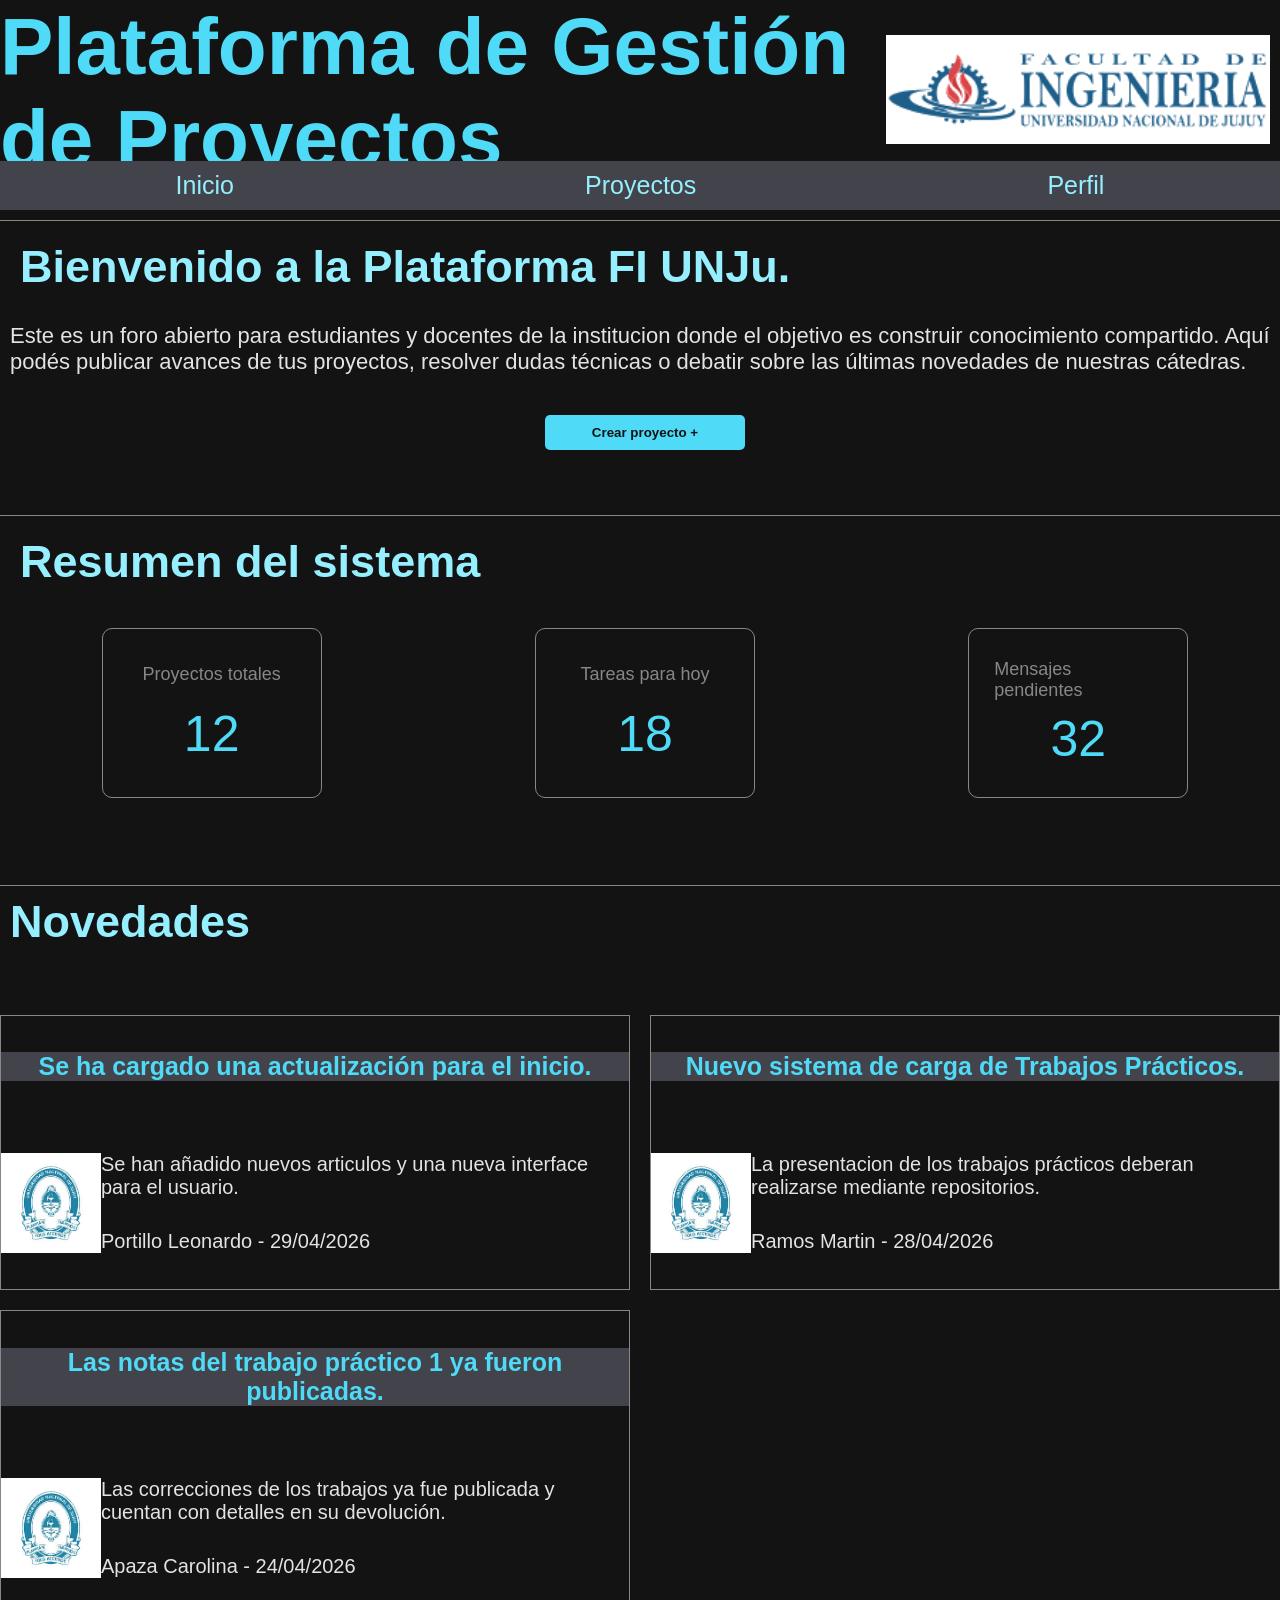
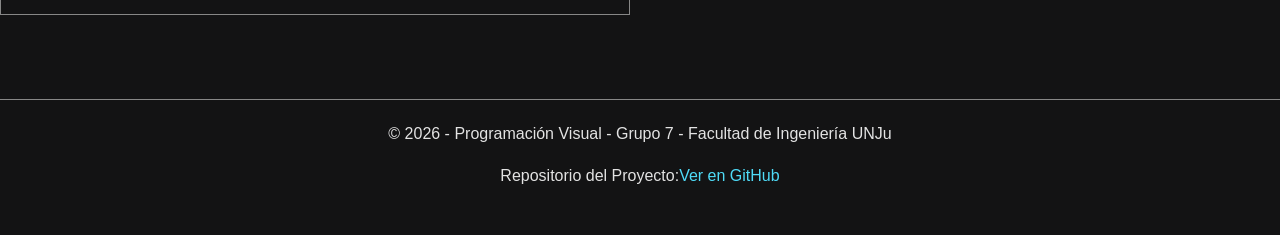
==== commit c581607e: "Implementacion del archivo css para el index Definicion de el archivo index.css para estilos de la p" ====
--- a/index.html
+++ b/index.html
@@ -9,40 +9,47 @@
 
   <body>
     <header>
-      <a href="index.html">
-        <img src="assets/img/fi-logo.png" alt="Logo de la Facultad de ingenieria-unju." />
-      </a>
-      <h1>Plataforma de Gestión de Proyectos</h1>
-      <nav>
-        <ul>
-          <li><a href="index.html">Inicio</a></li>
-          <li><a href="proyectos.html">Proyectos</a></li>
-          <li><a href="perfil.html">Perfil</a></li>
-        </ul>
-      </nav>
-      <button type="button" class="btn-crear">Crear proyecto +</button>
+      <section class="presentacion">
+        <div class="titulo"><h1>Plataforma de Gestión de Proyectos</h1></div>
+        <div class="contenedor-logo">
+          <a href="index.html">
+            <img class="logo" src="assets/img/fi-logo.png" alt="Logo de la Facultad de ingenieria-unju." />
+          </a>
+        </div>
+      </section>
+
+      <div>
+        <nav>
+          <ul class="nav">
+            <li><a href="index.html">Inicio</a></li>
+            <li><a href="proyectos.html">Proyectos</a></li>
+            <li><a href="perfil.html">Perfil</a></li>
+          </ul>
+        </nav>
+      </div>
     </header>
 
     <main>
       <section id="introduccion">
         <h2>Bienvenido a la Plataforma FI UNJu.</h2>
         <p>Este es un foro abierto para estudiantes y docentes de la institucion donde el objetivo es construir conocimiento compartido. Aquí podés publicar avances de tus proyectos, resolver dudas técnicas o debatir sobre las últimas novedades de nuestras cátedras.</p>
+        <button type="button" class="btn-crear">Crear proyecto +</button>
       </section>
 
       <section id="estadisticas">
-        <h2>Resumen del sistema</h2>
-        <div class="contenedor-estadisticas">
-          <div class="card-dato">
+        <div><h2>Resumen del sistema</h2></div>
+        <div class="contenedor-card">
+          <div class="card">
             <span class="etiqueta">Proyectos totales</span>
             <span class="valor">12</span>
           </div>
 
-          <div class="card-dato">
+          <div class="card">
             <span class="etiqueta">Tareas para hoy</span>
             <span class="valor">18</span>
           </div>
 
-          <div class="card-dato">
+          <div class="card">
             <span class="etiqueta">Mensajes pendientes</span>
             <span class="valor">32</span>
           </div>
@@ -51,32 +58,40 @@
 
       <section id="novedades">
         <h2>Novedades</h2>
-        <article class="noticia">
-          <div>
+        <div class="articulos">
+          <article class="noticia">
             <h3>Se ha cargado una actualización para el inicio.</h3>
-            <img src="assets/img/imagen-noticia.jfif" alt="imagen-noticia." />
-            <p class="descripcion">Se han añadido nuevos articulos y una nueva interface para el usuario.</p>
-            <p class="publicacion">Portillo Leonardo - 29/04/2026</p>
-          </div>
-        </article>
+            <div class="miniatura">
+              <img src="assets/img/imagen-noticia.jfif" alt="imagen-noticia." />
+              <div class="resumen">
+                <p class="descripcion">Se han añadido nuevos articulos y una nueva interface para el usuario.</p>
+                <p class="publicacion">Portillo Leonardo - 29/04/2026</p>
+              </div>
+            </div>
+          </article>
 
-        <article class="noticia">
-          <div>
+          <article class="noticia">
             <h3>Nuevo sistema de carga de Trabajos Prácticos.</h3>
-            <img src="assets/img/imagen-noticia.jfif" alt="imagen-noticia." />
-            <p class="descripcion">La presentacion de los trabajos prácticos deberan realizarse mediante repositorios.</p>
-            <p class="publicacion">Ramos Martin - 28/04/2026</p>
-          </div>
-        </article>
+            <div class="miniatura">
+              <img src="assets/img/imagen-noticia.jfif" alt="imagen-noticia." />
+              <div class="resumen">
+                <p class="descripcion">La presentacion de los trabajos prácticos deberan realizarse mediante repositorios.</p>
+                <p class="publicacion">Ramos Martin - 28/04/2026</p>
+              </div>
+            </div>
+          </article>
 
-        <article class="noticia">
-          <div>
+          <article class="noticia">
             <h3>Las notas del trabajo práctico 1 ya fueron publicadas.</h3>
-            <img src="assets/img/imagen-noticia.jfif" alt="imagen-noticia." />
-            <p class="descripcion">Las correcciones de los trabajos ya fue publicada y cuentan con detalles en su devolución.</p>
-            <p class="publicacion">Apaza Carolina - 24/04/2026</p>
-          </div>
-        </article>
+            <div class="miniatura">
+              <img src="assets/img/imagen-noticia.jfif" alt="imagen-noticia." />
+              <div class="resumen">
+                <p class="descripcion">Las correcciones de los trabajos ya fue publicada y cuentan con detalles en su devolución.</p>
+                <p class="publicacion">Apaza Carolina - 24/04/2026</p>
+              </div>
+            </div>
+          </article>
+        </div>
       </section>
     </main>
 
--- a/css/style.css
+++ b/css/style.css
@@ -9,14 +9,10 @@
   --colorFondoFooter: #0b0b0c;
   /*COLOR DE LAS FUENTES*/
   --colorTitulo: #4fdbf7;
-  --colorSubtitulos: #81d8fa;
+  --colorSubtitulo: #96efff;
   --colorTextoGeneral: #e3e3e3;
   --colorResaltado: #ffffff;
   --colorTextoSuave: #878787;
   /*TIPOS DE FUENTE*/
   --fuentePrincipal: "Candara", sans-serif;
-  /*TAMAÑO DE LAS FUENTES EN REM PARA QUE SEA RELATIVO*/
-  --tamañoTitulo: 3rem;
-  --tamañoSubtitulo: 2rem;
-  --tamañoCuerpo: 1rem;
 }
--- a/css/index.css
+++ b/css/index.css
@@ -1,12 +1,240 @@
-/*==============================================================
-REINICIA LOS PARAMETROS PARA MEJOR LECTURA EN CUALQUIER BROWSER
-===============================================================*/
-
+/*==================================
+RESET A LOS PARAMETROS DEL NAVEGADOR
+====================================*/
 * {
-  /*Quita el espacio externo de todas las cajas */
   margin: 0;
-  /*Quita el espacio interno de todas las cajas */
   padding: 0;
-  /*Hace que el tamaño de la caja sea fácil de calcular */
   box-sizing: border-box;
 }
+
+/*Especificaciones generales*/
+body {
+  margin-top: 10px;
+  display: grid;
+  grid-template-rows: 17% 120% 11% 0%;
+  background-color: var(--colorFondoGeneral);
+  color: var(--colorTextoGeneral);
+  font-family: var(--fuentePrincipal);
+}
+
+/*=====================================
+Especificaciones para la seccion header
+=======================================*/
+header {
+  display: grid;
+  grid-template-rows: 70% 30%;
+  color: var(--colorTitulo);
+  font-size: 25px;
+  padding-top: 15px;
+}
+
+/*Elementos del header*/
+.presentacion {
+  display: flex;
+  justify-content: space-between;
+}
+
+.presentacion .titulo {
+  display: flex;
+  justify-content: center;
+  align-items: center;
+  width: 80%;
+}
+
+h1 {
+  font-size: 80px;
+}
+
+.presentacion .contenendor-logo {
+  display: flex;
+  justify-content: flex-end;
+  align-items: center;
+  width: 20%;
+  padding-right: 5px;
+}
+
+.logo {
+  height: 95%;
+  padding: 10px;
+}
+
+/*Elementos del menu de navegacion*/
+.nav {
+  display: flex;
+  justify-content: space-around;
+  list-style: none;
+  gap: 20px;
+  padding: 10px 10px;
+  background-color: var(--colorFondoMain);
+}
+
+.nav a {
+  text-decoration: none;
+  color: var(--colorSubtitulo);
+  padding: 10px 20px;
+}
+
+.nav li :hover {
+  color: var(--colorResaltado);
+  border: 1px solid var(--colorTitulo);
+  border-radius: 5px;
+}
+
+/*==================
+Elementos del footer
+====================*/
+
+footer {
+  display: grid;
+  grid-template-rows: 50% 50%;
+  padding-bottom: 3%;
+  padding-top: 1%;
+  border-top: 1px solid var(--colorTextoSuave);
+}
+
+footer p {
+  display: flex;
+  justify-content: center;
+  align-items: center;
+}
+
+footer a {
+  color: var(--colorTitulo);
+  text-decoration: none;
+}
+
+footer a:hover {
+  text-decoration: underline;
+}
+
+/*================
+Elementos del main
+==================*/
+
+main {
+  display: grid;
+  grid-template-rows: 20% 25% 58%;
+  border-top: 1px solid var(--colorTextoSuave);
+}
+
+/*Elementos de introduccion*/
+#introduccion {
+  display: flex;
+  padding-left: 10px;
+  padding-top: 10px;
+  flex-flow: wrap column;
+  gap: 20px;
+  border-bottom: 1px solid var(--colorTextoSuave);
+}
+
+h2 {
+  font-size: 45px;
+  color: var(--colorSubtitulo);
+  margin: 10px;
+}
+
+#introduccion p {
+  font-size: 22px;
+  margin-bottom: 20px;
+}
+
+.btn-crear {
+  background-color: var(--colorTitulo);
+  color: var(--colorFondoGeneral);
+  font-family: var(--fuentePrincipal);
+  font-weight: bold;
+  padding: 10px 25px;
+  border: none;
+  border-radius: 5px;
+  width: 200px;
+  display: block;
+  margin: 0px auto;
+}
+
+.btn-crear:hover {
+  background-color: var(--colorSubtitulo);
+  color: var(--colorFondoGeneral);
+}
+
+/*Elementos de estadisticas*/
+#estadisticas {
+  display: flex;
+  padding-left: 10px;
+  padding-top: 10px;
+  gap: 30px;
+  border-bottom: 1px solid var(--colorTextoSuave);
+  flex-direction: column;
+}
+
+.contenedor-card {
+  display: flex;
+  justify-content: space-around;
+  gap: 30px;
+}
+
+.card {
+  display: flex;
+  flex-direction: column;
+  align-items: center;
+  justify-content: space-around;
+  padding: 25px;
+  width: 220px;
+  height: 170px;
+  border: 1px solid var(--colorTextoSuave);
+  border-radius: 10px;
+}
+
+.card .etiqueta {
+  font-size: 18px;
+  color: var(--colorTextoSuave);
+}
+.card .valor {
+  font-size: 50px;
+  color: var(--colorTitulo);
+}
+
+/*Elementos de novedades*/
+#novedades {
+  display: grid;
+  grid-template-rows: 15% 70%;
+}
+
+.articulos {
+  display: grid;
+  grid-template-columns: repeat(2, 1fr);
+  gap: 20px;
+}
+
+.articulos h3 {
+  font-size: 25px;
+}
+
+.noticia {
+  display: flex;
+  flex-direction: column;
+  justify-content: space-around;
+  border: 1px solid var(--colorTextoSuave);
+}
+
+.noticia h3 {
+  background-color: var(--colorFondoMain);
+  color: var(--colorTitulo);
+  text-align: center;
+}
+
+.noticia .miniatura {
+  display: flex;
+  justify-content: space-around;
+}
+
+.noticia .miniatura img {
+  width: 100px;
+  height: 100px;
+}
+
+.noticia .resumen {
+  display: flex;
+  flex-direction: column;
+  justify-content: space-between;
+  font-size: 20px;
+}
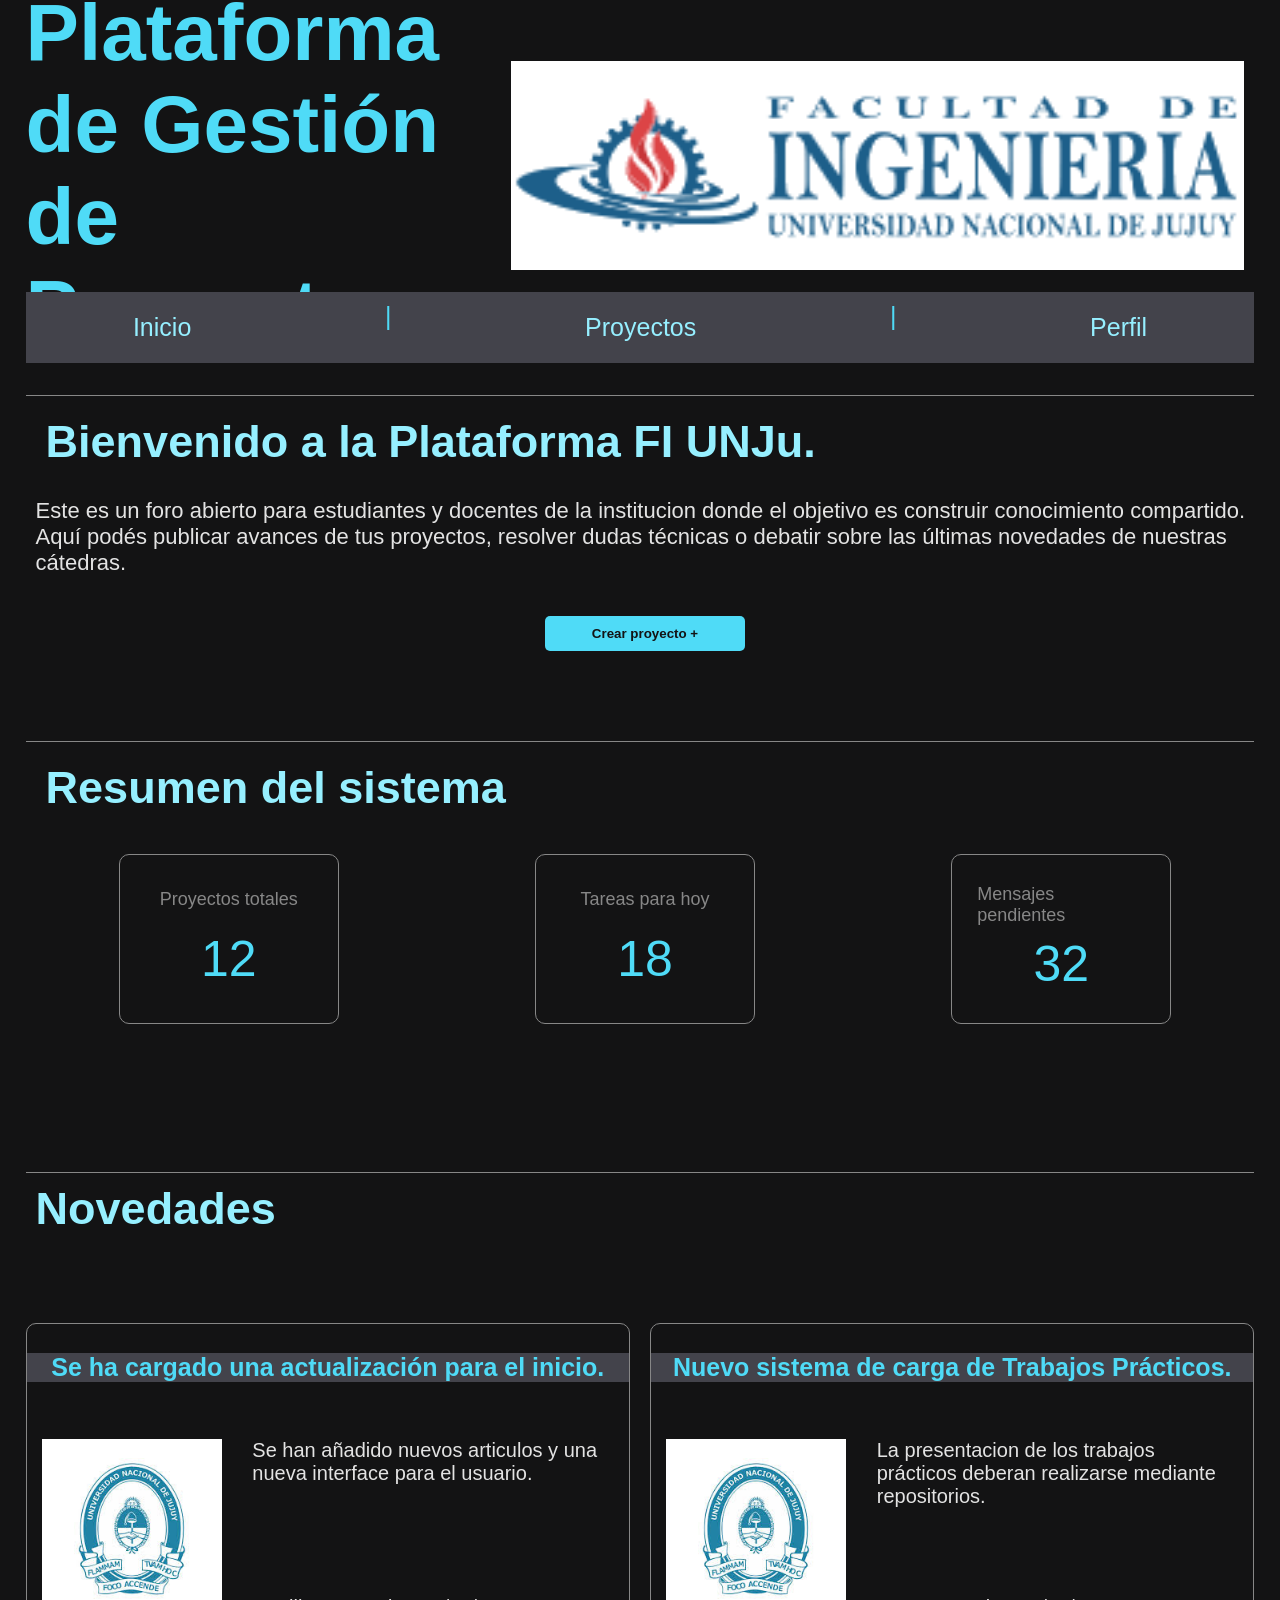
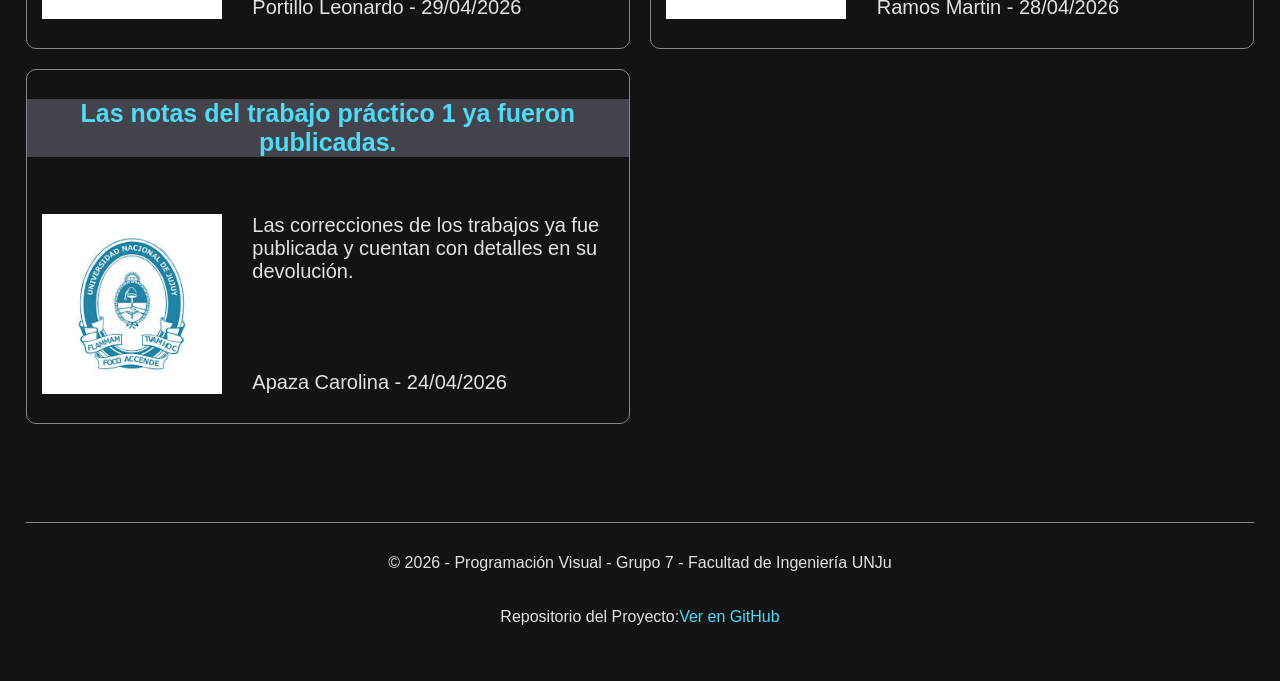
==== commit 5873b240: "Finalizacion de index.css y agregados a index.html" ====
--- a/index.html
+++ b/index.html
@@ -22,7 +22,9 @@
         <nav>
           <ul class="nav">
             <li><a href="index.html">Inicio</a></li>
+            <li><p>|</p></li>
             <li><a href="proyectos.html">Proyectos</a></li>
+            <li><p>|</p></li>
             <li><a href="perfil.html">Perfil</a></li>
           </ul>
         </nav>
--- a/css/style.css
+++ b/css/style.css
@@ -13,6 +13,8 @@
   --colorTextoGeneral: #e3e3e3;
   --colorResaltado: #ffffff;
   --colorTextoSuave: #878787;
+  --colorActivacion: #e73131;
+  --colorActivacionBrillo: #e63f3f;
   /*TIPOS DE FUENTE*/
   --fuentePrincipal: "Candara", sans-serif;
 }
--- a/css/index.css
+++ b/css/index.css
@@ -11,10 +11,11 @@
 body {
   margin-top: 10px;
   display: grid;
-  grid-template-rows: 17% 120% 11% 0%;
+  grid-template-rows: 25% 120% 11% 0%;
   background-color: var(--colorFondoGeneral);
   color: var(--colorTextoGeneral);
   font-family: var(--fuentePrincipal);
+  padding: 2%;
 }
 
 /*=====================================
@@ -69,15 +70,30 @@
 }
 
 .nav a {
+  display: block;
   text-decoration: none;
   color: var(--colorSubtitulo);
   padding: 10px 20px;
-}
-
-.nav li :hover {
+  border: 1px solid var(--colorFondoMain);
+}
+
+.nav a:hover {
   color: var(--colorResaltado);
   border: 1px solid var(--colorTitulo);
   border-radius: 5px;
+}
+
+.nav a:focus {
+  outline: 2px solid var(--colorTitulo);
+  color: var(--colorResaltado);
+  border-radius: 5px;
+}
+
+.nav a:active {
+  transform: translateY(4px);
+  filter: brightness(0.8);
+  color: var(--colorActivacion);
+  border-color: var(--colorActivacionBrillo);
 }
 
 /*==================
@@ -156,6 +172,17 @@
   color: var(--colorFondoGeneral);
 }
 
+.btn-crear:focus {
+  background-color: var(--colorSubtitulo);
+  color: var(--colorFondoGeneral);
+}
+
+.btn-crear:active {
+  background-color: var(--colorActivacionBrillo);
+  transform: translateY(3px);
+  color: var(--colorFondoGeneral);
+}
+
 /*Elementos de estadisticas*/
 #estadisticas {
   display: flex;
@@ -214,6 +241,7 @@
   flex-direction: column;
   justify-content: space-around;
   border: 1px solid var(--colorTextoSuave);
+  border-radius: 10px;
 }
 
 .noticia h3 {
@@ -228,8 +256,7 @@
 }
 
 .noticia .miniatura img {
-  width: 100px;
-  height: 100px;
+  height: 180px;
 }
 
 .noticia .resumen {
@@ -237,4 +264,5 @@
   flex-direction: column;
   justify-content: space-between;
   font-size: 20px;
-}
+  max-width: 60%;
+}
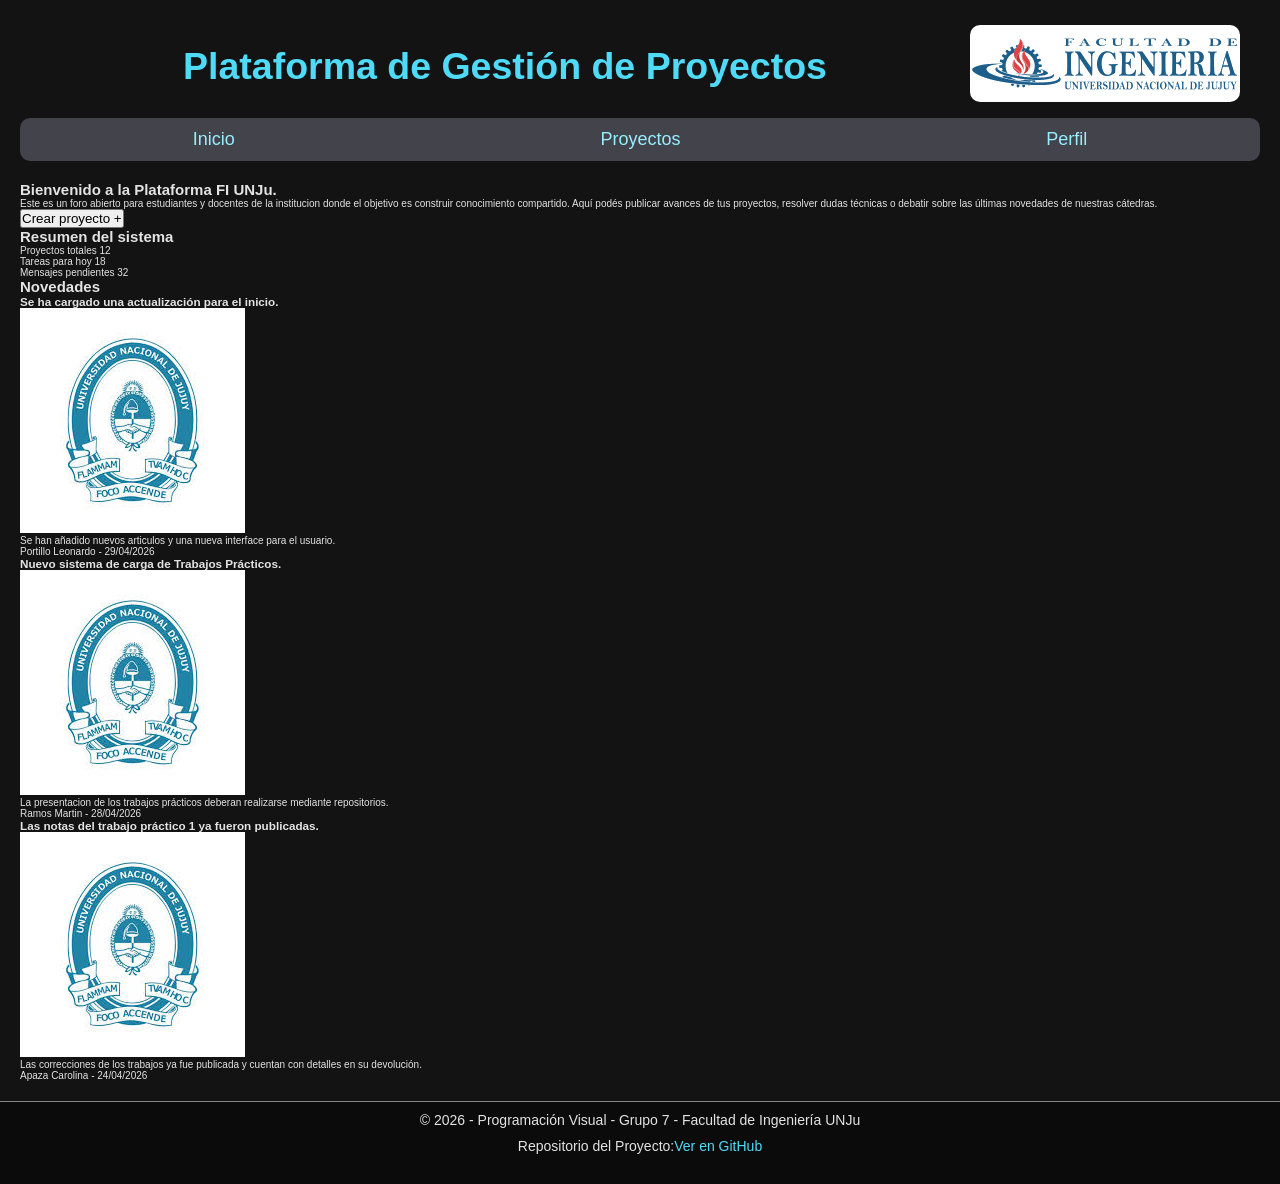
==== commit 6d74082d: "Estandarizacion de header y footer para todas las paginas" ====
--- a/index.html
+++ b/index.html
@@ -4,17 +4,16 @@
     <meta charset="UTF-8" />
     <title>Gestión de Proyectos Educativos</title>
     <link rel="stylesheet" href="css/style.css" />
-    <link rel="stylesheet" href="css/index.css" />
+    <!--<link rel="stylesheet" href="css/index.css" />-->
   </head>
 
   <body>
+    <!-- HEADER: Unificado con el resto del sitio -->
     <header>
       <section class="presentacion">
         <div class="titulo"><h1>Plataforma de Gestión de Proyectos</h1></div>
         <div class="contenedor-logo">
-          <a href="index.html">
-            <img class="logo" src="assets/img/fi-logo.png" alt="Logo de la Facultad de ingenieria-unju." />
-          </a>
+          <img class="logo" src="assets/img/fi-logo.png" alt="Logo de la Facultad de ingenieria-unju." />
         </div>
       </section>
 
@@ -22,9 +21,7 @@
         <nav>
           <ul class="nav">
             <li><a href="index.html">Inicio</a></li>
-            <li><p>|</p></li>
             <li><a href="proyectos.html">Proyectos</a></li>
-            <li><p>|</p></li>
             <li><a href="perfil.html">Perfil</a></li>
           </ul>
         </nav>
--- a/css/style.css
+++ b/css/style.css
@@ -18,3 +18,150 @@
   /*TIPOS DE FUENTE*/
   --fuentePrincipal: "Candara", sans-serif;
 }
+
+/*==================================
+RESET A LOS PARAMETROS DEL NAVEGADOR
+====================================*/
+* {
+  margin: 0;
+  padding: 0;
+  box-sizing: border-box;
+}
+
+/*==Especificaciones generales==
+Usamos los siguientes parametros para todas las paginas
+ por lo cual lo mejor era estandarizar los parametros*/
+
+html {
+  font-size: 62.5%;
+}
+
+body {
+  display: grid;
+  grid-template-rows: auto 1fr auto;
+  min-height: 100vh;
+  background-color: var(--colorFondoGeneral);
+  color: var(--colorTextoGeneral);
+  font-family: var(--fuentePrincipal);
+}
+
+header,
+footer,
+main {
+  padding-left: 2rem;
+  padding-right: 2rem;
+}
+
+main {
+  padding-top: 2rem;
+  padding-bottom: 2rem;
+}
+
+/*=====================================
+Especificaciones para la seccion header
+=======================================*/
+header {
+  display: flex;
+  flex-direction: column;
+  align-items: stretch;
+  justify-content: center;
+  font-size: 2.5rem;
+  padding-top: 1.5rem;
+  width: 100%;
+}
+
+/*Elementos del header*/
+.presentacion {
+  display: flex;
+  justify-content: space-between;
+  align-items: center;
+  width: 100%;
+  padding: 1rem 2rem;
+}
+
+.presentacion .titulo {
+  display: flex;
+  justify-content: center;
+  align-items: center;
+  width: 80%;
+  color: var(--colorTitulo);
+}
+
+.presentacion .contenendor-logo {
+  padding-right: 0.5rem;
+}
+
+.logo {
+  border-radius: 1rem;
+}
+
+.nav {
+  display: flex;
+  justify-content: space-around;
+  list-style: none;
+  gap: 2rem;
+  background-color: var(--colorFondoMain);
+  border-radius: 1rem;
+}
+
+.nav a {
+  display: block;
+  text-decoration: none;
+  color: var(--colorSubtitulo);
+  padding: 1rem;
+  font-size: 1.8rem;
+  border: 1px solid transparent;
+}
+
+.nav a:hover {
+  color: var(--colorResaltado);
+  border: 1px solid var(--colorTitulo);
+  border-radius: 0.5rem;
+}
+
+.nav a:focus {
+  border: 1px solid var(--colorTitulo);
+  color: var(--colorResaltado);
+  border-radius: 0.5rem;
+}
+
+.nav a:active {
+  transform: translateY(0.4rem);
+  filter: brightness(0.8);
+  color: var(--colorActivacion);
+  border-color: var(--colorActivacionBrillo);
+}
+
+/*==================
+Elementos del footer
+====================*/
+
+footer {
+  display: flex;
+  flex-direction: column;
+  justify-content: center;
+  align-items: center;
+  gap: 1rem;
+  padding-bottom: 3rem;
+  padding-top: 1rem;
+  border-top: 1px solid var(--colorTextoSuave);
+  background-color: var(--colorFondoFooter);
+}
+
+footer p {
+  display: flex;
+  justify-content: center;
+  align-items: center;
+  font-size: 1.4rem;
+}
+
+footer a {
+  color: var(--colorTitulo);
+  text-decoration: none;
+  font-size: 1.4rem;
+}
+
+footer a:hover {
+  text-decoration: underline;
+  color: var(--colorSubtitulo);
+}
--- a/css/index.css
+++ b/css/index.css
@@ -1,128 +1,3 @@
-/*==================================
-RESET A LOS PARAMETROS DEL NAVEGADOR
-====================================*/
-* {
-  margin: 0;
-  padding: 0;
-  box-sizing: border-box;
-}
-
-/*Especificaciones generales*/
-body {
-  margin-top: 10px;
-  display: grid;
-  grid-template-rows: 25% 120% 11% 0%;
-  background-color: var(--colorFondoGeneral);
-  color: var(--colorTextoGeneral);
-  font-family: var(--fuentePrincipal);
-  padding: 2%;
-}
-
-/*=====================================
-Especificaciones para la seccion header
-=======================================*/
-header {
-  display: grid;
-  grid-template-rows: 70% 30%;
-  color: var(--colorTitulo);
-  font-size: 25px;
-  padding-top: 15px;
-}
-
-/*Elementos del header*/
-.presentacion {
-  display: flex;
-  justify-content: space-between;
-}
-
-.presentacion .titulo {
-  display: flex;
-  justify-content: center;
-  align-items: center;
-  width: 80%;
-}
-
-h1 {
-  font-size: 80px;
-}
-
-.presentacion .contenendor-logo {
-  display: flex;
-  justify-content: flex-end;
-  align-items: center;
-  width: 20%;
-  padding-right: 5px;
-}
-
-.logo {
-  height: 95%;
-  padding: 10px;
-}
-
-/*Elementos del menu de navegacion*/
-.nav {
-  display: flex;
-  justify-content: space-around;
-  list-style: none;
-  gap: 20px;
-  padding: 10px 10px;
-  background-color: var(--colorFondoMain);
-}
-
-.nav a {
-  display: block;
-  text-decoration: none;
-  color: var(--colorSubtitulo);
-  padding: 10px 20px;
-  border: 1px solid var(--colorFondoMain);
-}
-
-.nav a:hover {
-  color: var(--colorResaltado);
-  border: 1px solid var(--colorTitulo);
-  border-radius: 5px;
-}
-
-.nav a:focus {
-  outline: 2px solid var(--colorTitulo);
-  color: var(--colorResaltado);
-  border-radius: 5px;
-}
-
-.nav a:active {
-  transform: translateY(4px);
-  filter: brightness(0.8);
-  color: var(--colorActivacion);
-  border-color: var(--colorActivacionBrillo);
-}
-
-/*==================
-Elementos del footer
-====================*/
-
-footer {
-  display: grid;
-  grid-template-rows: 50% 50%;
-  padding-bottom: 3%;
-  padding-top: 1%;
-  border-top: 1px solid var(--colorTextoSuave);
-}
-
-footer p {
-  display: flex;
-  justify-content: center;
-  align-items: center;
-}
-
-footer a {
-  color: var(--colorTitulo);
-  text-decoration: none;
-}
-
-footer a:hover {
-  text-decoration: underline;
-}
-
 /*================
 Elementos del main
 ==================*/
@@ -257,6 +132,7 @@
 
 .noticia .miniatura img {
   height: 180px;
+  border-radius: 10px;
 }
 
 .noticia .resumen {
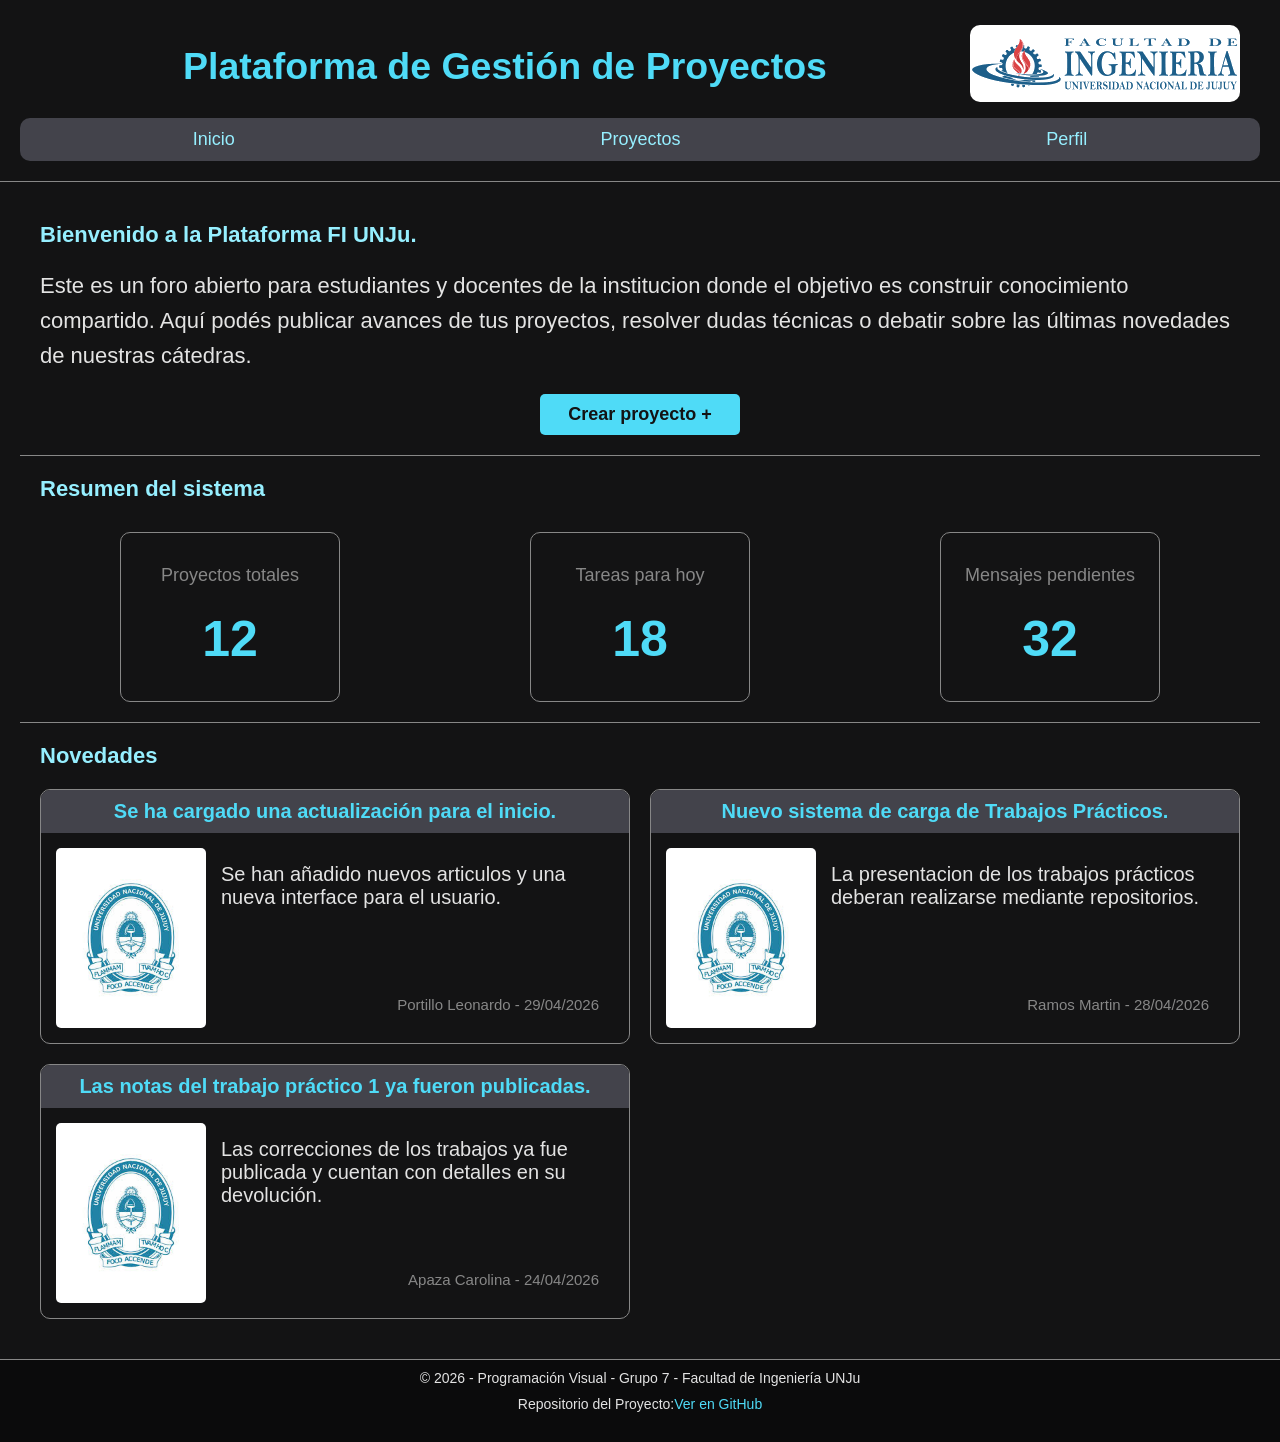
==== commit f39bac90: "finalizacion de detalles para index.html e index.css" ====
--- a/index.html
+++ b/index.html
@@ -4,7 +4,7 @@
     <meta charset="UTF-8" />
     <title>Gestión de Proyectos Educativos</title>
     <link rel="stylesheet" href="css/style.css" />
-    <!--<link rel="stylesheet" href="css/index.css" />-->
+    <link rel="stylesheet" href="css/index.css" />
   </head>
 
   <body>
@@ -38,17 +38,17 @@
       <section id="estadisticas">
         <div><h2>Resumen del sistema</h2></div>
         <div class="contenedor-card">
-          <div class="card">
+          <div class="card" tabindex="0">
             <span class="etiqueta">Proyectos totales</span>
             <span class="valor">12</span>
           </div>
 
-          <div class="card">
+          <div class="card" tabindex="0">
             <span class="etiqueta">Tareas para hoy</span>
             <span class="valor">18</span>
           </div>
 
-          <div class="card">
+          <div class="card" tabindex="0">
             <span class="etiqueta">Mensajes pendientes</span>
             <span class="valor">32</span>
           </div>
@@ -61,7 +61,7 @@
           <article class="noticia">
             <h3>Se ha cargado una actualización para el inicio.</h3>
             <div class="miniatura">
-              <img src="assets/img/imagen-noticia.jfif" alt="imagen-noticia." />
+              <img class="foto" src="assets/img/imagen-noticia.jfif" alt="imagen-noticia." />
               <div class="resumen">
                 <p class="descripcion">Se han añadido nuevos articulos y una nueva interface para el usuario.</p>
                 <p class="publicacion">Portillo Leonardo - 29/04/2026</p>
@@ -72,7 +72,7 @@
           <article class="noticia">
             <h3>Nuevo sistema de carga de Trabajos Prácticos.</h3>
             <div class="miniatura">
-              <img src="assets/img/imagen-noticia.jfif" alt="imagen-noticia." />
+              <img class="foto" src="assets/img/imagen-noticia.jfif" alt="imagen-noticia." />
               <div class="resumen">
                 <p class="descripcion">La presentacion de los trabajos prácticos deberan realizarse mediante repositorios.</p>
                 <p class="publicacion">Ramos Martin - 28/04/2026</p>
@@ -83,7 +83,7 @@
           <article class="noticia">
             <h3>Las notas del trabajo práctico 1 ya fueron publicadas.</h3>
             <div class="miniatura">
-              <img src="assets/img/imagen-noticia.jfif" alt="imagen-noticia." />
+              <img class="foto" src="assets/img/imagen-noticia.jfif" alt="imagen-noticia." />
               <div class="resumen">
                 <p class="descripcion">Las correcciones de los trabajos ya fue publicada y cuentan con detalles en su devolución.</p>
                 <p class="publicacion">Apaza Carolina - 24/04/2026</p>
--- a/css/style.css
+++ b/css/style.css
@@ -68,6 +68,7 @@
   font-size: 2.5rem;
   padding-top: 1.5rem;
   width: 100%;
+  padding-bottom: 2rem;
 }
 
 /*Elementos del header*/
--- a/css/index.css
+++ b/css/index.css
@@ -4,29 +4,29 @@
 
 main {
   display: grid;
-  grid-template-rows: 20% 25% 58%;
+  grid-template-rows: auto auto 1fr;
+  width: 100%;
   border-top: 1px solid var(--colorTextoSuave);
+  min-height: 0;
 }
 
 /*Elementos de introduccion*/
 #introduccion {
   display: flex;
-  padding-left: 10px;
-  padding-top: 10px;
-  flex-flow: wrap column;
-  gap: 20px;
+  flex-direction: column;
+  padding: 2rem;
+  gap: 2rem;
   border-bottom: 1px solid var(--colorTextoSuave);
 }
 
 h2 {
-  font-size: 45px;
+  font-size: 2.2rem;
   color: var(--colorSubtitulo);
-  margin: 10px;
 }
 
 #introduccion p {
-  font-size: 22px;
-  margin-bottom: 20px;
+  font-size: 2.2rem;
+  line-height: 1.6;
 }
 
 .btn-crear {
@@ -34,19 +34,16 @@
   color: var(--colorFondoGeneral);
   font-family: var(--fuentePrincipal);
   font-weight: bold;
-  padding: 10px 25px;
+  font-size: 1.8rem;
+  padding: 1rem 2.5rem;
   border: none;
-  border-radius: 5px;
-  width: 200px;
-  display: block;
-  margin: 0px auto;
+  border-radius: 0.5rem;
+  width: 20rem;
+  cursor: pointer;
+  align-self: center;
 }
 
-.btn-crear:hover {
-  background-color: var(--colorSubtitulo);
-  color: var(--colorFondoGeneral);
-}
-
+.btn-crear:hover,
 .btn-crear:focus {
   background-color: var(--colorSubtitulo);
   color: var(--colorFondoGeneral);
@@ -54,24 +51,24 @@
 
 .btn-crear:active {
   background-color: var(--colorActivacionBrillo);
-  transform: translateY(3px);
+  transform: translateY(0.5rem);
   color: var(--colorFondoGeneral);
 }
 
 /*Elementos de estadisticas*/
 #estadisticas {
   display: flex;
-  padding-left: 10px;
-  padding-top: 10px;
-  gap: 30px;
+  flex-direction: column;
+  padding: 2rem;
+  gap: 3rem;
   border-bottom: 1px solid var(--colorTextoSuave);
-  flex-direction: column;
 }
 
 .contenedor-card {
   display: flex;
   justify-content: space-around;
-  gap: 30px;
+  flex-wrap: wrap;
+  gap: 3rem;
 }
 
 .card {
@@ -79,66 +76,99 @@
   flex-direction: column;
   align-items: center;
   justify-content: space-around;
-  padding: 25px;
-  width: 220px;
-  height: 170px;
+  padding: 2rem;
+  width: 22rem;
+  height: 17rem;
+  min-width: 22rem;
   border: 1px solid var(--colorTextoSuave);
   border-radius: 10px;
 }
 
+.card:hover,
+.card:focus {
+  transform: scale(1.05);
+  border-color: var(--colorSubtitulo);
+  box-shadow: 0 0.5rem 1.5rem #000000;
+}
+
+.card:active {
+  transform: scale(0.98);
+  border-color: var(--colorActivacionBrillo);
+}
+
 .card .etiqueta {
-  font-size: 18px;
+  font-size: 1.8rem;
   color: var(--colorTextoSuave);
+  text-align: center;
 }
 .card .valor {
-  font-size: 50px;
+  font-size: 5rem;
   color: var(--colorTitulo);
+  font-weight: bold;
 }
 
 /*Elementos de novedades*/
 #novedades {
-  display: grid;
-  grid-template-rows: 15% 70%;
+  display: flex;
+  flex-direction: column;
+  padding: 2rem;
+  gap: 2rem;
 }
 
 .articulos {
   display: grid;
   grid-template-columns: repeat(2, 1fr);
-  gap: 20px;
+  gap: 2rem;
 }
 
 .articulos h3 {
-  font-size: 25px;
+  font-size: 2.5rem;
 }
 
 .noticia {
-  display: flex;
-  flex-direction: column;
-  justify-content: space-around;
+  display: grid;
+  grid-template-rows: 20rem 1fr;
+  grid-template-rows: auto 1fr;
   border: 1px solid var(--colorTextoSuave);
-  border-radius: 10px;
+  border-radius: 1rem;
+  overflow: hidden;
 }
 
 .noticia h3 {
   background-color: var(--colorFondoMain);
   color: var(--colorTitulo);
   text-align: center;
+  padding: 1rem;
+  font-size: 2rem;
 }
 
 .noticia .miniatura {
-  display: flex;
-  justify-content: space-around;
+  display: grid;
+  grid-template-columns: auto 1fr;
+  padding: 1.5rem;
+  align-items: start;
 }
 
-.noticia .miniatura img {
-  height: 180px;
-  border-radius: 10px;
+.noticia .miniatura .foto {
+  height: 18rem;
+  width: 15rem;
+  object-fit: contain;
+  background-color: white;
+  border-radius: 0.5rem;
 }
 
 .noticia .resumen {
   display: flex;
   flex-direction: column;
+  height: 100%;
   justify-content: space-between;
-  font-size: 20px;
-  max-width: 60%;
+  font-size: 2rem;
+  padding: 1.5rem;
 }
+
+.noticia .resumen .publicacion {
+  display: flex;
+  justify-content: flex-end;
+  font-size: 1.5rem;
+  color: var(--colorTextoSuave);
+}
